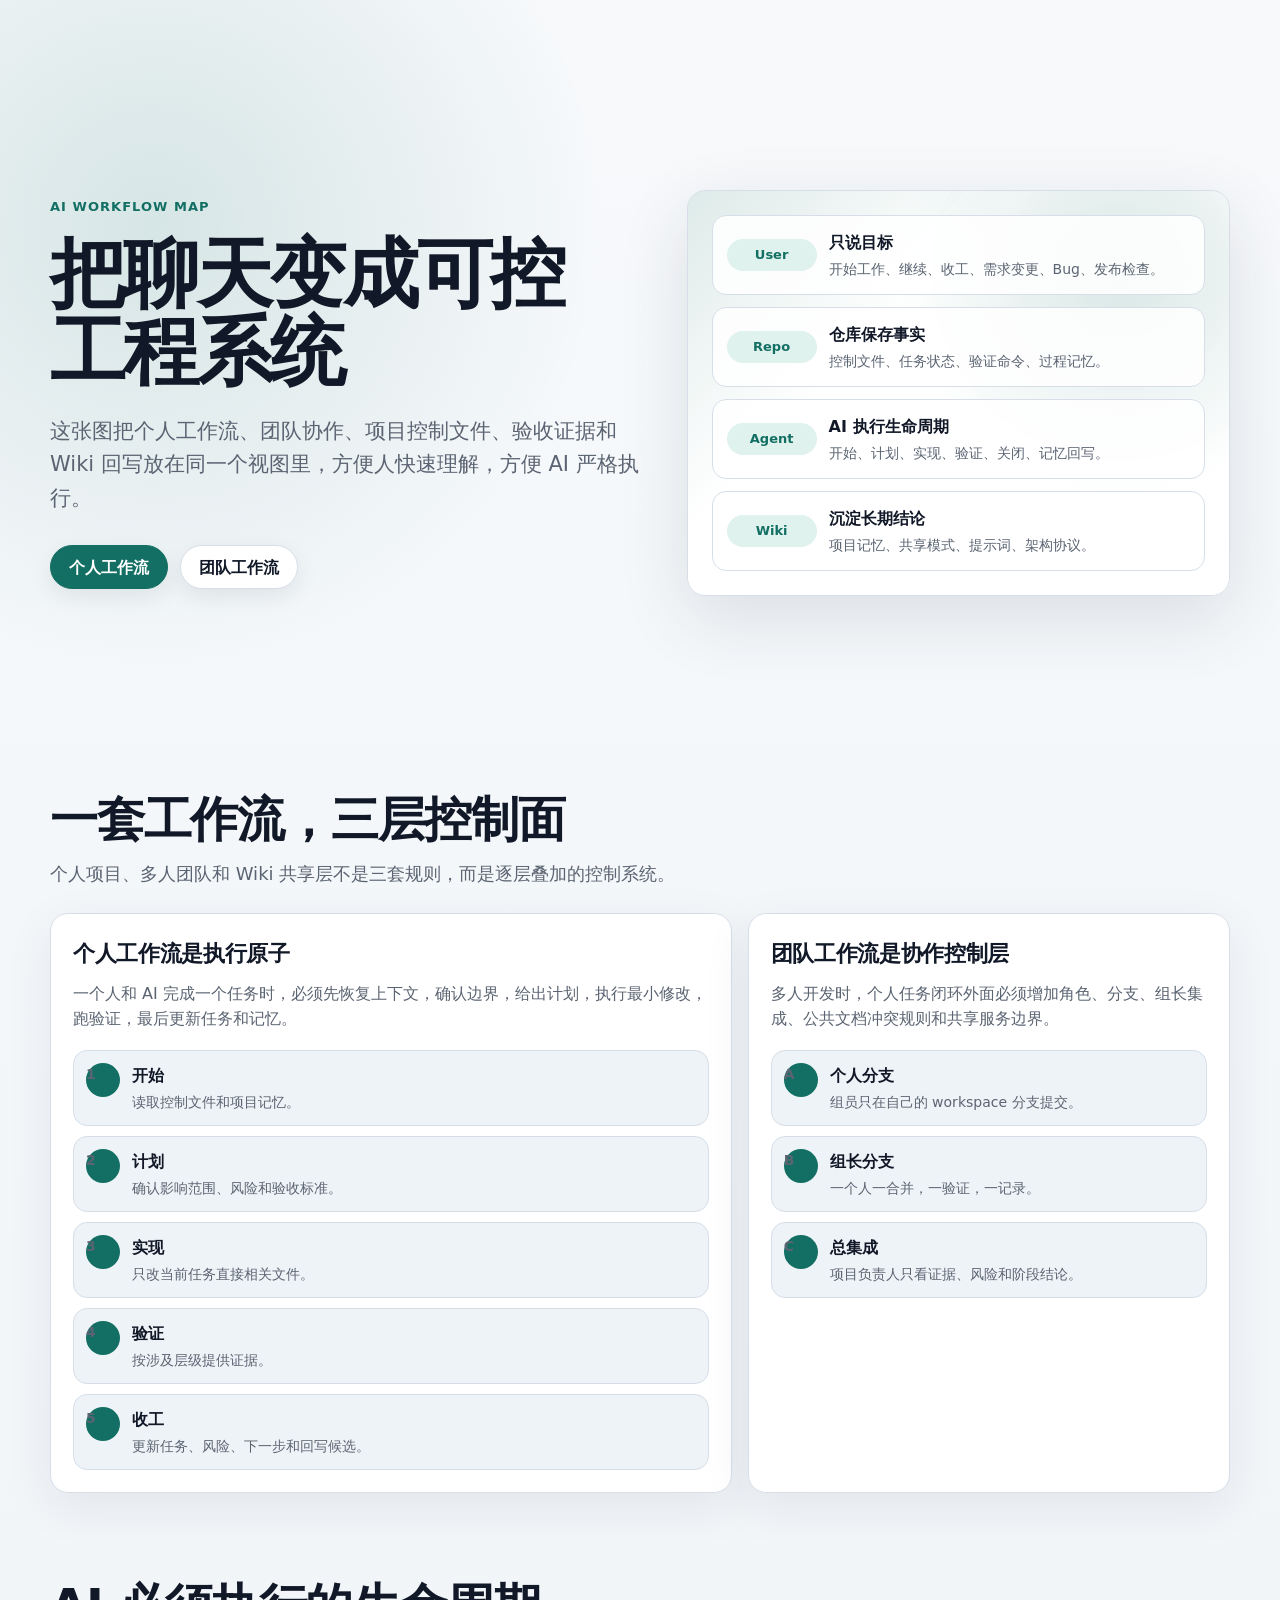
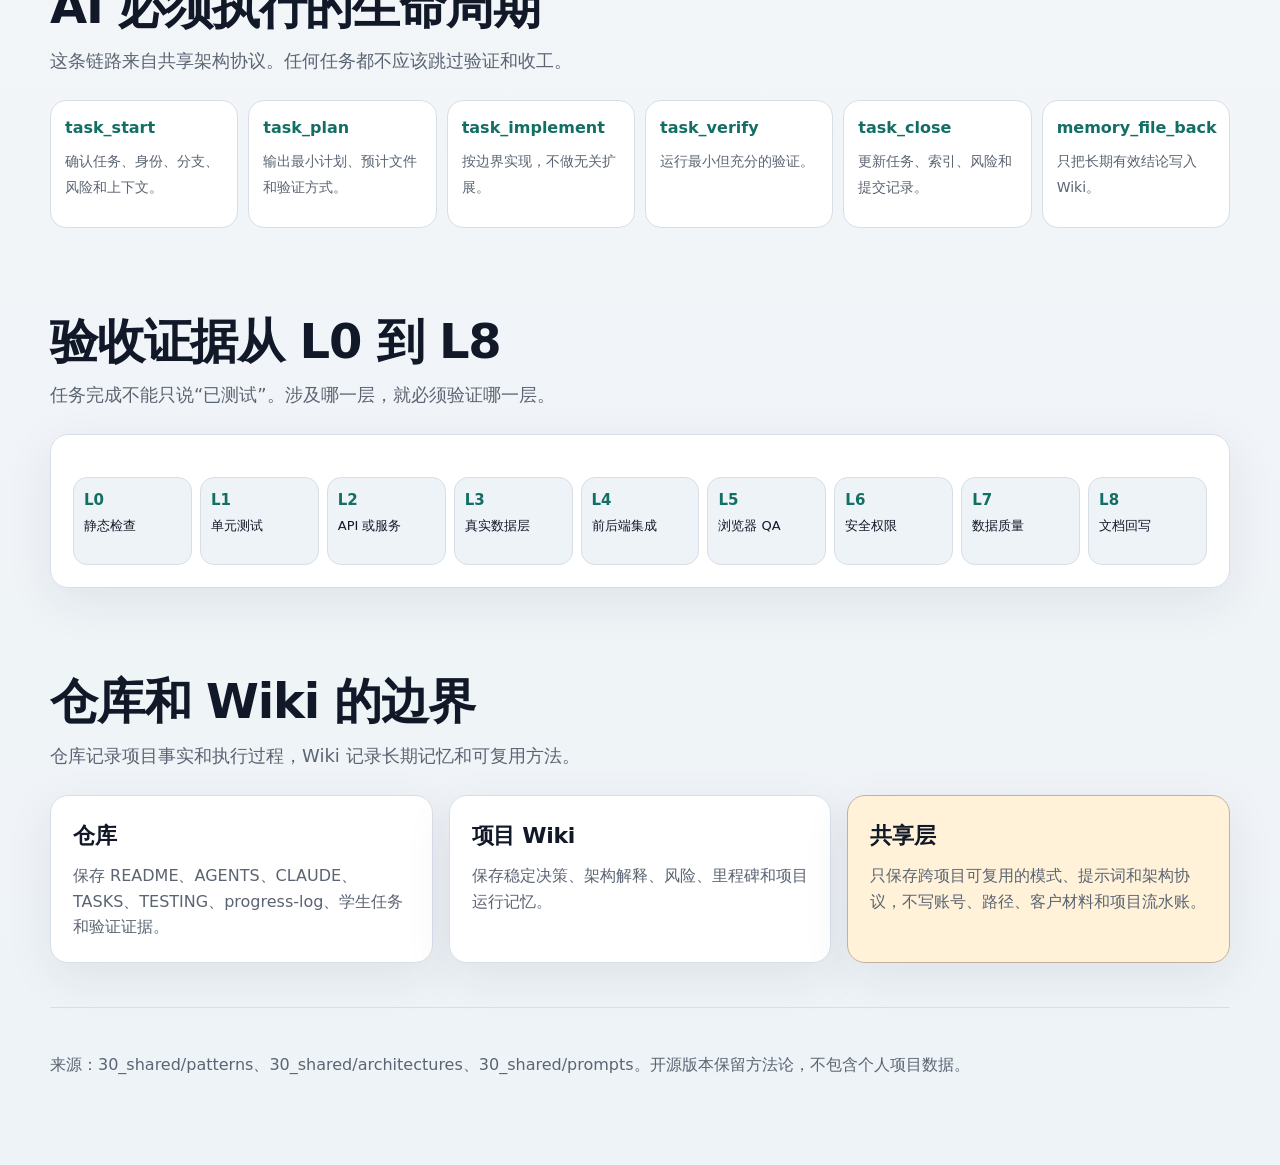
==== 30_shared/tools/AI协作工作流可视化.html @ f66e3370 "docs: publish shared ai workflows" ====
<!doctype html>
<html lang="zh-CN">
<head>
  <meta charset="utf-8">
  <meta name="viewport" content="width=device-width, initial-scale=1">
  <title>AI 协作工作流可视化</title>
  <style>
    :root {
      color-scheme: light dark;
      --bg: #f7f9fb;
      --surface: #ffffff;
      --surface-strong: #eef3f7;
      --ink: #111827;
      --muted: #5b6472;
      --line: #d7dee8;
      --accent: #136f63;
      --accent-soft: #dff2ed;
      --warn: #9a5b13;
      --warn-soft: #fff2d9;
      --radius: 18px;
      --shadow: 0 22px 70px rgba(33, 44, 63, .12);
      font-family: "Segoe UI", "Microsoft YaHei", system-ui, sans-serif;
    }

    @media (prefers-color-scheme: dark) {
      :root {
        --bg: #0d1117;
        --surface: #151b23;
        --surface-strong: #1d2633;
        --ink: #edf2f7;
        --muted: #a9b4c2;
        --line: #2c3848;
        --accent: #38bda4;
        --accent-soft: #11342f;
        --warn: #f0b35e;
        --warn-soft: #382614;
        --shadow: 0 28px 90px rgba(0, 0, 0, .34);
      }
    }

    * {
      box-sizing: border-box;
    }

    body {
      margin: 0;
      background:
        radial-gradient(circle at 12% 8%, rgba(19, 111, 99, .14), transparent 28rem),
        linear-gradient(180deg, var(--bg), var(--surface-strong));
      color: var(--ink);
      line-height: 1.6;
    }

    a {
      color: inherit;
      text-decoration: none;
    }

    .shell {
      width: min(1180px, calc(100% - 32px));
      margin: 0 auto;
      padding: 48px 0 72px;
    }

    .hero {
      min-height: 78dvh;
      display: grid;
      grid-template-columns: minmax(0, 1.05fr) minmax(320px, .95fr);
      gap: 36px;
      align-items: center;
      padding: 32px 0 44px;
    }

    .eyebrow {
      margin: 0 0 18px;
      color: var(--accent);
      font-size: 13px;
      font-weight: 700;
      letter-spacing: .08em;
    }

    h1 {
      margin: 0;
      font-size: clamp(42px, 6vw, 76px);
      line-height: 1.02;
      letter-spacing: -.035em;
      max-width: 10ch;
    }

    .lead {
      max-width: 62ch;
      margin: 24px 0 0;
      color: var(--muted);
      font-size: clamp(17px, 1.7vw, 21px);
    }

    .hero-actions {
      display: flex;
      flex-wrap: wrap;
      gap: 12px;
      margin-top: 30px;
    }

    .button {
      display: inline-flex;
      align-items: center;
      min-height: 44px;
      padding: 0 18px;
      border: 1px solid var(--line);
      border-radius: 999px;
      background: var(--surface);
      color: var(--ink);
      font-weight: 700;
      box-shadow: 0 8px 22px rgba(25, 35, 50, .08);
      transition: transform .18s ease, border-color .18s ease;
    }

    .button.primary {
      background: var(--accent);
      border-color: var(--accent);
      color: #ffffff;
    }

    .button:active {
      transform: translateY(1px) scale(.99);
    }

    .map-card {
      position: relative;
      background: color-mix(in srgb, var(--surface) 92%, transparent);
      border: 1px solid var(--line);
      border-radius: var(--radius);
      padding: 24px;
      box-shadow: var(--shadow);
      overflow: hidden;
    }

    .map-card::before {
      content: "";
      position: absolute;
      inset: 0;
      background:
        linear-gradient(135deg, rgba(19, 111, 99, .14), transparent 36%),
        radial-gradient(circle at 80% 20%, rgba(19, 111, 99, .16), transparent 14rem);
      pointer-events: none;
    }

    .map-card > * {
      position: relative;
    }

    .stack {
      display: grid;
      gap: 12px;
    }

    .stack-row {
      display: grid;
      grid-template-columns: 90px 1fr;
      gap: 12px;
      align-items: center;
      padding: 14px;
      border: 1px solid var(--line);
      border-radius: 14px;
      background: color-mix(in srgb, var(--surface) 88%, transparent);
    }

    .tag {
      display: inline-flex;
      align-items: center;
      justify-content: center;
      min-height: 32px;
      border-radius: 999px;
      background: var(--accent-soft);
      color: var(--accent);
      font-weight: 800;
      font-size: 13px;
    }

    .row-title {
      margin: 0;
      font-weight: 800;
    }

    .row-copy {
      margin: 2px 0 0;
      color: var(--muted);
      font-size: 14px;
    }

    section {
      padding: 44px 0;
    }

    .section-head {
      max-width: 760px;
      margin-bottom: 24px;
    }

    h2 {
      margin: 0;
      font-size: clamp(30px, 4vw, 48px);
      line-height: 1.08;
      letter-spacing: -.025em;
    }

    .section-head p {
      margin: 14px 0 0;
      color: var(--muted);
      font-size: 18px;
    }

    .grid {
      display: grid;
      grid-template-columns: repeat(12, 1fr);
      gap: 16px;
    }

    .panel {
      background: var(--surface);
      border: 1px solid var(--line);
      border-radius: var(--radius);
      padding: 22px;
      box-shadow: 0 14px 48px rgba(33, 44, 63, .08);
    }

    .panel.large {
      grid-column: span 7;
    }

    .panel.side {
      grid-column: span 5;
    }

    .panel.third {
      grid-column: span 4;
    }

    .panel.full {
      grid-column: 1 / -1;
    }

    .panel h3 {
      margin: 0 0 10px;
      font-size: 22px;
      letter-spacing: -.015em;
    }

    .panel p,
    .panel li {
      color: var(--muted);
    }

    .panel p {
      margin: 0;
    }

    .lane {
      display: grid;
      gap: 10px;
      margin-top: 18px;
    }

    .step {
      display: grid;
      grid-template-columns: 34px 1fr;
      gap: 12px;
      align-items: start;
      padding: 12px;
      border-radius: 14px;
      background: var(--surface-strong);
      border: 1px solid var(--line);
    }

    .num {
      width: 34px;
      height: 34px;
      display: grid;
      place-items: center;
      border-radius: 50%;
      background: var(--accent);
      color: #ffffff;
      font-size: 13px;
      font-weight: 800;
    }

    .step strong {
      display: block;
      margin-bottom: 2px;
    }

    .step span {
      display: block;
      color: var(--muted);
      font-size: 14px;
    }

    .rail {
      display: grid;
      grid-template-columns: repeat(6, minmax(0, 1fr));
      gap: 10px;
    }

    .rail-item {
      min-height: 128px;
      padding: 14px;
      border-radius: 16px;
      background: var(--surface);
      border: 1px solid var(--line);
    }

    .rail-item strong {
      display: block;
      color: var(--accent);
      margin-bottom: 8px;
    }

    .rail-item span {
      color: var(--muted);
      font-size: 14px;
    }

    .evidence {
      display: grid;
      grid-template-columns: repeat(9, minmax(0, 1fr));
      gap: 8px;
      margin-top: 20px;
    }

    .evidence div {
      min-height: 88px;
      padding: 10px;
      border-radius: 14px;
      border: 1px solid var(--line);
      background: var(--surface-strong);
      font-size: 13px;
    }

    .evidence strong {
      display: block;
      color: var(--accent);
      font-size: 15px;
      margin-bottom: 4px;
    }

    .warning {
      background: var(--warn-soft);
      border-color: color-mix(in srgb, var(--warn) 35%, var(--line));
    }

    .warning strong {
      color: var(--warn);
    }

    footer {
      padding-top: 28px;
      color: var(--muted);
      border-top: 1px solid var(--line);
    }

    @media (max-width: 900px) {
      .hero,
      .grid,
      .rail,
      .evidence {
        grid-template-columns: 1fr;
      }

      .panel.large,
      .panel.side,
      .panel.third,
      .panel.full {
        grid-column: auto;
      }

      h1 {
        max-width: 12ch;
      }
    }

    @media (prefers-reduced-motion: no-preference) {
      .panel,
      .map-card,
      .button {
        animation: rise .5s ease both;
      }

      @keyframes rise {
        from {
          opacity: 0;
          transform: translateY(14px);
        }
        to {
          opacity: 1;
          transform: translateY(0);
        }
      }
    }
  </style>
</head>
<body>
  <main class="shell">
    <section class="hero">
      <div>
        <p class="eyebrow">AI WORKFLOW MAP</p>
        <h1>把聊天变成可控工程系统</h1>
        <p class="lead">这张图把个人工作流、团队协作、项目控制文件、验收证据和 Wiki 回写放在同一个视图里，方便人快速理解，方便 AI 严格执行。</p>
        <div class="hero-actions">
          <a class="button primary" href="../patterns/独立开发者AI项目实操工作流.md">个人工作流</a>
          <a class="button" href="../patterns/AI团队协作项目工作流.md">团队工作流</a>
        </div>
      </div>
      <div class="map-card" aria-label="AI 协作控制面示意">
        <div class="stack">
          <div class="stack-row">
            <span class="tag">User</span>
            <div>
              <p class="row-title">只说目标</p>
              <p class="row-copy">开始工作、继续、收工、需求变更、Bug、发布检查。</p>
            </div>
          </div>
          <div class="stack-row">
            <span class="tag">Repo</span>
            <div>
              <p class="row-title">仓库保存事实</p>
              <p class="row-copy">控制文件、任务状态、验证命令、过程记忆。</p>
            </div>
          </div>
          <div class="stack-row">
            <span class="tag">Agent</span>
            <div>
              <p class="row-title">AI 执行生命周期</p>
              <p class="row-copy">开始、计划、实现、验证、关闭、记忆回写。</p>
            </div>
          </div>
          <div class="stack-row">
            <span class="tag">Wiki</span>
            <div>
              <p class="row-title">沉淀长期结论</p>
              <p class="row-copy">项目记忆、共享模式、提示词、架构协议。</p>
            </div>
          </div>
        </div>
      </div>
    </section>

    <section>
      <div class="section-head">
        <h2>一套工作流，三层控制面</h2>
        <p>个人项目、多人团队和 Wiki 共享层不是三套规则，而是逐层叠加的控制系统。</p>
      </div>
      <div class="grid">
        <article class="panel large">
          <h3>个人工作流是执行原子</h3>
          <p>一个人和 AI 完成一个任务时，必须先恢复上下文，确认边界，给出计划，执行最小修改，跑验证，最后更新任务和记忆。</p>
          <div class="lane">
            <div class="step"><span class="num">1</span><div><strong>开始</strong><span>读取控制文件和项目记忆。</span></div></div>
            <div class="step"><span class="num">2</span><div><strong>计划</strong><span>确认影响范围、风险和验收标准。</span></div></div>
            <div class="step"><span class="num">3</span><div><strong>实现</strong><span>只改当前任务直接相关文件。</span></div></div>
            <div class="step"><span class="num">4</span><div><strong>验证</strong><span>按涉及层级提供证据。</span></div></div>
            <div class="step"><span class="num">5</span><div><strong>收工</strong><span>更新任务、风险、下一步和回写候选。</span></div></div>
          </div>
        </article>
        <article class="panel side">
          <h3>团队工作流是协作控制层</h3>
          <p>多人开发时，个人任务闭环外面必须增加角色、分支、组长集成、公共文档冲突规则和共享服务边界。</p>
          <div class="lane">
            <div class="step"><span class="num">A</span><div><strong>个人分支</strong><span>组员只在自己的 workspace 分支提交。</span></div></div>
            <div class="step"><span class="num">B</span><div><strong>组长分支</strong><span>一个人一合并，一验证，一记录。</span></div></div>
            <div class="step"><span class="num">C</span><div><strong>总集成</strong><span>项目负责人只看证据、风险和阶段结论。</span></div></div>
          </div>
        </article>
      </div>
    </section>

    <section>
      <div class="section-head">
        <h2>AI 必须执行的生命周期</h2>
        <p>这条链路来自共享架构协议。任何任务都不应该跳过验证和收工。</p>
      </div>
      <div class="rail">
        <div class="rail-item"><strong>task_start</strong><span>确认任务、身份、分支、风险和上下文。</span></div>
        <div class="rail-item"><strong>task_plan</strong><span>输出最小计划、预计文件和验证方式。</span></div>
        <div class="rail-item"><strong>task_implement</strong><span>按边界实现，不做无关扩展。</span></div>
        <div class="rail-item"><strong>task_verify</strong><span>运行最小但充分的验证。</span></div>
        <div class="rail-item"><strong>task_close</strong><span>更新任务、索引、风险和提交记录。</span></div>
        <div class="rail-item"><strong>memory_file_back</strong><span>只把长期有效结论写入 Wiki。</span></div>
      </div>
    </section>

    <section>
      <div class="section-head">
        <h2>验收证据从 L0 到 L8</h2>
        <p>任务完成不能只说“已测试”。涉及哪一层，就必须验证哪一层。</p>
      </div>
      <div class="panel full">
        <div class="evidence">
          <div><strong>L0</strong>静态检查</div>
          <div><strong>L1</strong>单元测试</div>
          <div><strong>L2</strong>API 或服务</div>
          <div><strong>L3</strong>真实数据层</div>
          <div><strong>L4</strong>前后端集成</div>
          <div><strong>L5</strong>浏览器 QA</div>
          <div><strong>L6</strong>安全权限</div>
          <div><strong>L7</strong>数据质量</div>
          <div><strong>L8</strong>文档回写</div>
        </div>
      </div>
    </section>

    <section>
      <div class="section-head">
        <h2>仓库和 Wiki 的边界</h2>
        <p>仓库记录项目事实和执行过程，Wiki 记录长期记忆和可复用方法。</p>
      </div>
      <div class="grid">
        <article class="panel third">
          <h3>仓库</h3>
          <p>保存 README、AGENTS、CLAUDE、TASKS、TESTING、progress-log、学生任务和验证证据。</p>
        </article>
        <article class="panel third">
          <h3>项目 Wiki</h3>
          <p>保存稳定决策、架构解释、风险、里程碑和项目运行记忆。</p>
        </article>
        <article class="panel third warning">
          <h3>共享层</h3>
          <p>只保存跨项目可复用的模式、提示词和架构协议，不写账号、路径、客户材料和项目流水账。</p>
        </article>
      </div>
    </section>

    <footer>
      <p>来源：30_shared/patterns、30_shared/architectures、30_shared/prompts。开源版本保留方法论，不包含个人项目数据。</p>
    </footer>
  </main>
</body>
</html>
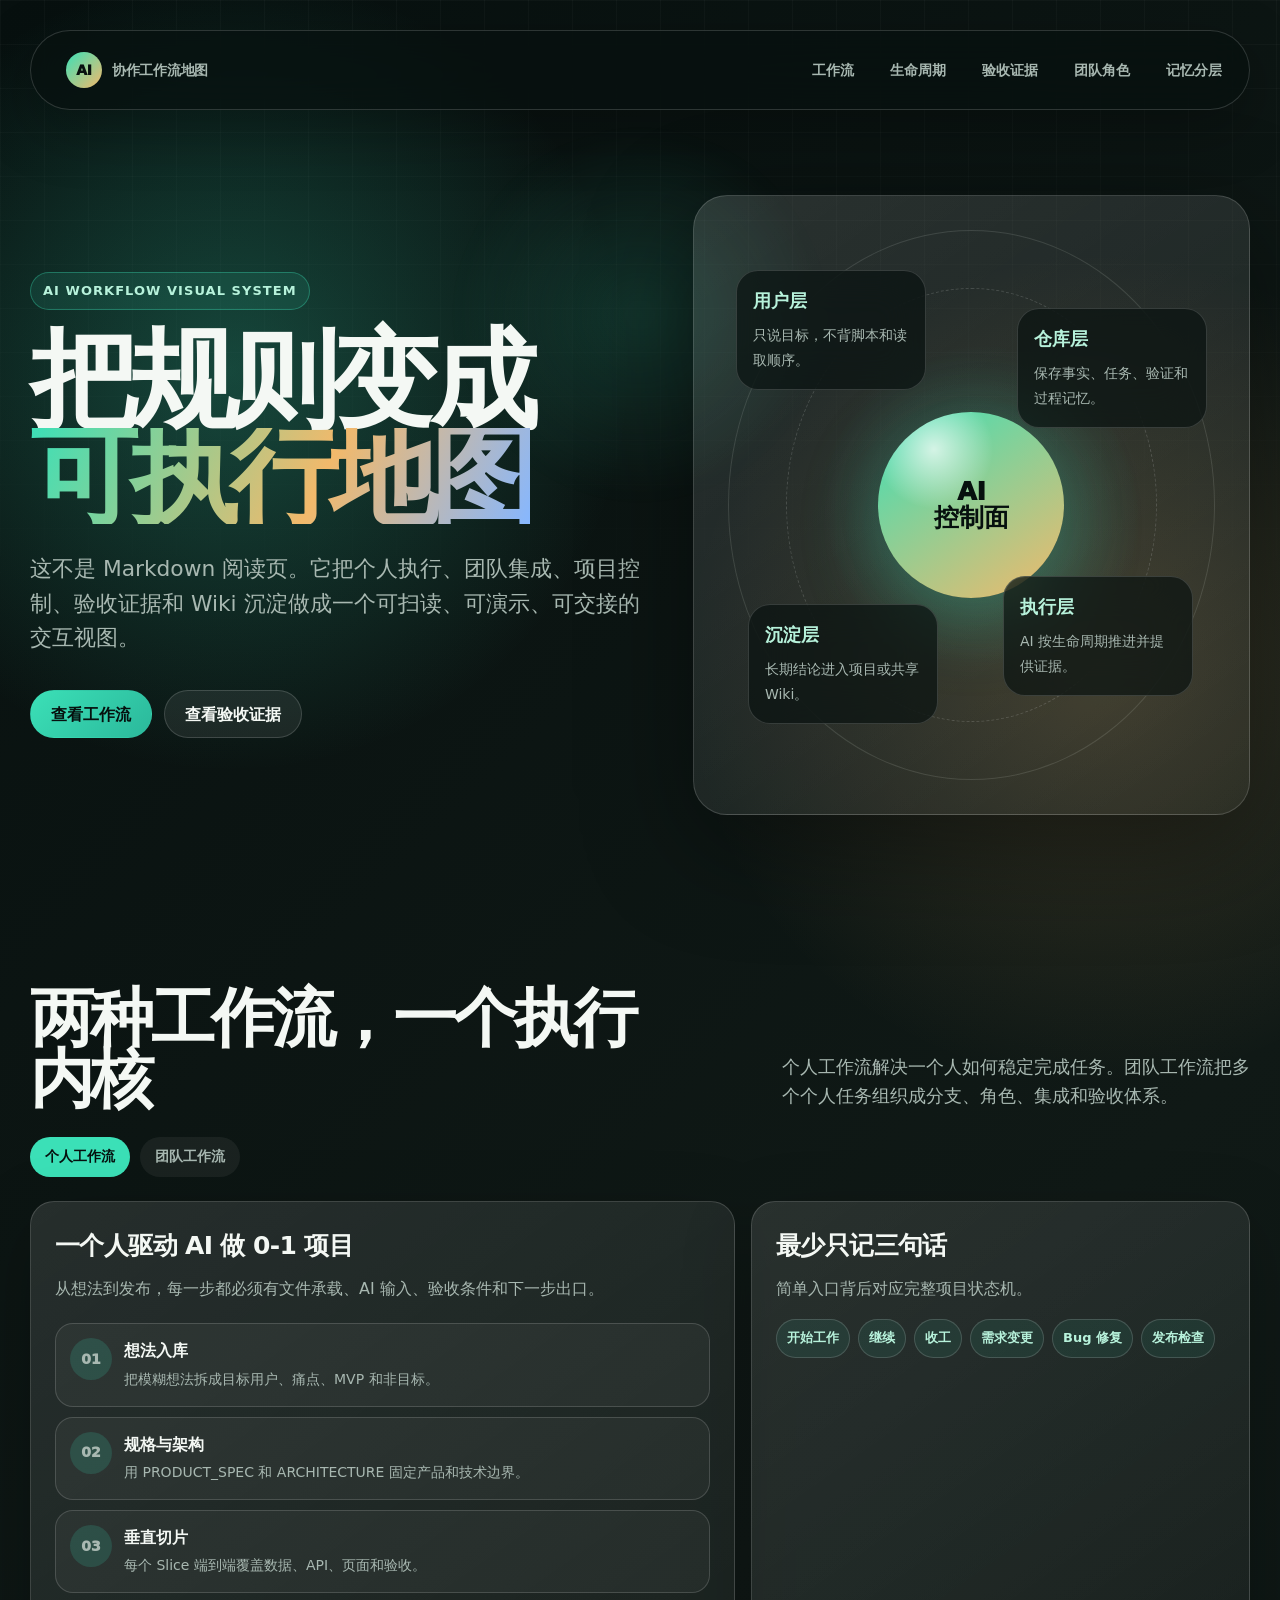
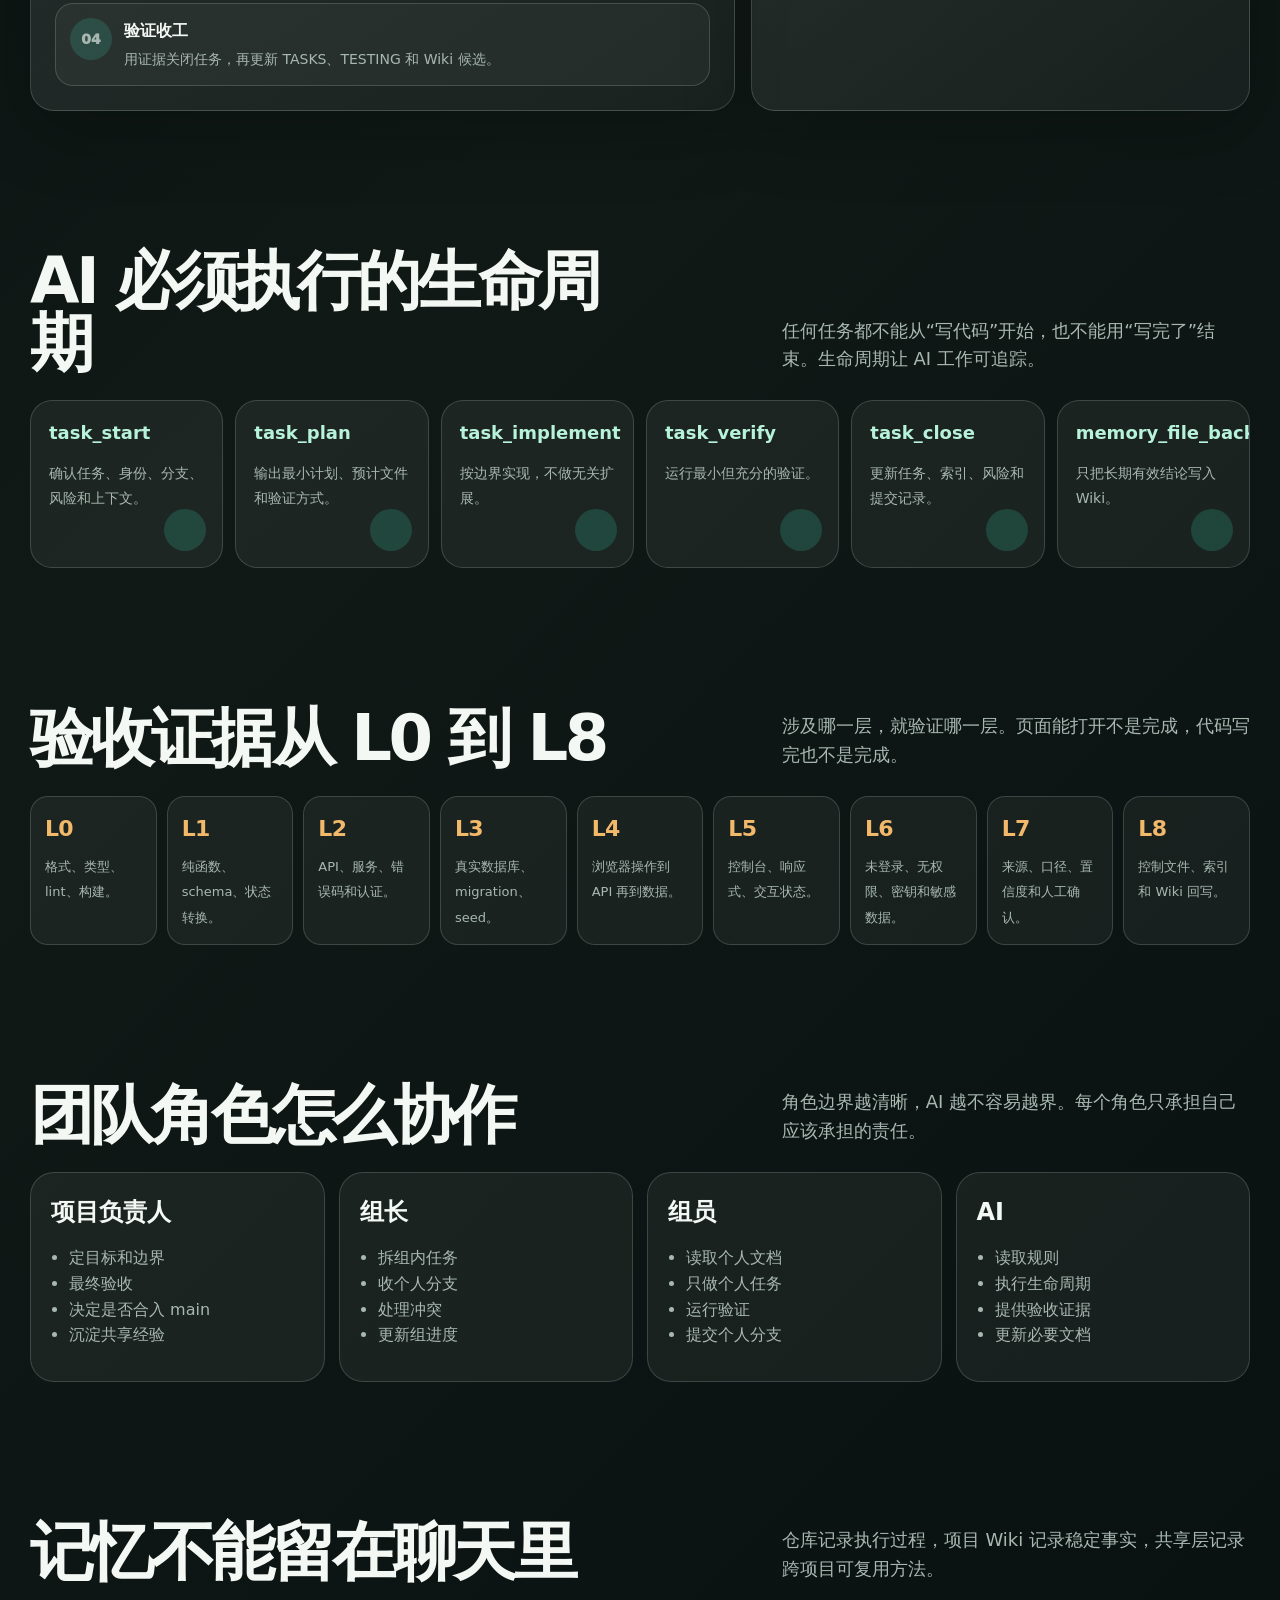
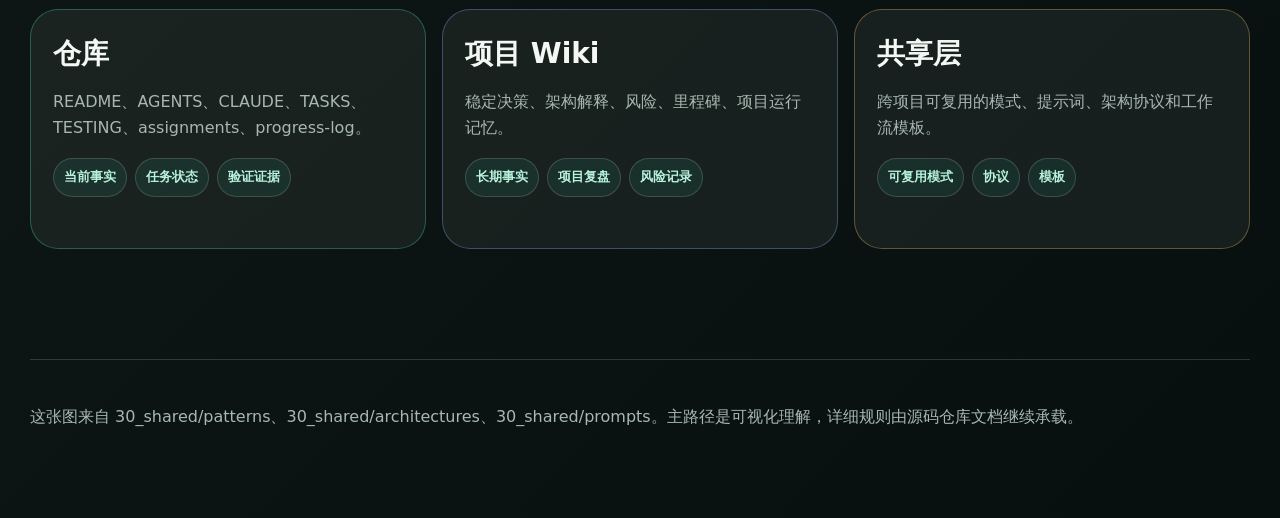
==== commit e3bcfdda: "docs: refine ai workflow visualization" ====
--- a/30_shared/tools/AI协作工作流可视化.html
+++ b/30_shared/tools/AI协作工作流可视化.html
@@ -4,51 +4,74 @@
   <meta charset="utf-8">
   <meta name="viewport" content="width=device-width, initial-scale=1">
   <title>AI 协作工作流可视化</title>
+  <link rel="icon" href="data:,">
   <style>
     :root {
-      color-scheme: light dark;
-      --bg: #f7f9fb;
-      --surface: #ffffff;
-      --surface-strong: #eef3f7;
-      --ink: #111827;
-      --muted: #5b6472;
-      --line: #d7dee8;
-      --accent: #136f63;
-      --accent-soft: #dff2ed;
-      --warn: #9a5b13;
-      --warn-soft: #fff2d9;
-      --radius: 18px;
-      --shadow: 0 22px 70px rgba(33, 44, 63, .12);
+      color-scheme: dark;
+      --bg: #08110f;
+      --bg-2: #0f1916;
+      --panel: rgba(244, 248, 244, .08);
+      --panel-strong: rgba(244, 248, 244, .13);
+      --text: #f4f8f4;
+      --muted: #a8b8b1;
+      --line: rgba(244, 248, 244, .16);
+      --line-strong: rgba(244, 248, 244, .28);
+      --green: #3be0b7;
+      --mint: #b7f2db;
+      --amber: #f2b96b;
+      --rose: #ef767a;
+      --blue: #86b7ff;
+      --shadow: 0 30px 110px rgba(0, 0, 0, .42);
+      --radius: 24px;
       font-family: "Segoe UI", "Microsoft YaHei", system-ui, sans-serif;
-    }
-
-    @media (prefers-color-scheme: dark) {
-      :root {
-        --bg: #0d1117;
-        --surface: #151b23;
-        --surface-strong: #1d2633;
-        --ink: #edf2f7;
-        --muted: #a9b4c2;
-        --line: #2c3848;
-        --accent: #38bda4;
-        --accent-soft: #11342f;
-        --warn: #f0b35e;
-        --warn-soft: #382614;
-        --shadow: 0 28px 90px rgba(0, 0, 0, .34);
-      }
     }
 
     * {
       box-sizing: border-box;
     }
 
+    html {
+      scroll-behavior: smooth;
+    }
+
     body {
       margin: 0;
+      min-height: 100dvh;
       background:
-        radial-gradient(circle at 12% 8%, rgba(19, 111, 99, .14), transparent 28rem),
-        linear-gradient(180deg, var(--bg), var(--surface-strong));
-      color: var(--ink);
+        radial-gradient(circle at 18% 10%, rgba(59, 224, 183, .26), transparent 25rem),
+        radial-gradient(circle at 86% 18%, rgba(242, 185, 107, .18), transparent 26rem),
+        linear-gradient(135deg, #07100f, #101916 46%, #07100f);
+      color: var(--text);
+      overflow-x: hidden;
       line-height: 1.6;
+    }
+
+    body::before {
+      content: "";
+      position: fixed;
+      inset: 0;
+      pointer-events: none;
+      background:
+        linear-gradient(rgba(255,255,255,.035) 1px, transparent 1px),
+        linear-gradient(90deg, rgba(255,255,255,.035) 1px, transparent 1px);
+      background-size: 44px 44px;
+      mask-image: linear-gradient(to bottom, rgba(0,0,0,.8), transparent 78%);
+      z-index: 0;
+    }
+
+    body::after {
+      content: "";
+      position: fixed;
+      width: 420px;
+      height: 420px;
+      left: var(--mouse-x, 50%);
+      top: var(--mouse-y, 35%);
+      transform: translate(-50%, -50%);
+      border-radius: 999px;
+      background: radial-gradient(circle, rgba(59, 224, 183, .16), transparent 62%);
+      pointer-events: none;
+      filter: blur(10px);
+      z-index: 1;
     }
 
     a {
@@ -57,157 +80,318 @@
     }
 
     .shell {
-      width: min(1180px, calc(100% - 32px));
+      position: relative;
+      z-index: 2;
+      width: min(1220px, calc(100% - 36px));
       margin: 0 auto;
-      padding: 48px 0 72px;
+      padding: 30px 0 72px;
+    }
+
+    .nav {
+      position: sticky;
+      top: 18px;
+      z-index: 20;
+      display: flex;
+      justify-content: space-between;
+      align-items: center;
+      min-height: 64px;
+      padding: 10px 12px 10px 20px;
+      border: 1px solid var(--line);
+      border-radius: 999px;
+      background: rgba(8, 17, 15, .74);
+      backdrop-filter: blur(22px);
+      box-shadow: 0 18px 60px rgba(0, 0, 0, .28);
+    }
+
+    .brand {
+      display: flex;
+      align-items: center;
+      gap: 10px;
+      font-weight: 900;
+      letter-spacing: -.02em;
+    }
+
+    .brand-mark {
+      width: 36px;
+      height: 36px;
+      display: grid;
+      place-items: center;
+      border-radius: 50%;
+      background: linear-gradient(135deg, var(--green), var(--amber));
+      color: #08110f;
+      font-weight: 1000;
+    }
+
+    .nav-links {
+      display: flex;
+      gap: 6px;
+      align-items: center;
+    }
+
+    .nav a,
+    .mode-button {
+      border: 1px solid transparent;
+      border-radius: 999px;
+      padding: 10px 14px;
+      color: var(--muted);
+      font-weight: 800;
+      font-size: 14px;
+      transition: transform .2s ease, color .2s ease, background .2s ease, border-color .2s ease;
+    }
+
+    .nav a:hover,
+    .mode-button:hover {
+      transform: translateY(-1px);
+      color: var(--text);
+      background: rgba(244, 248, 244, .08);
+      border-color: var(--line);
     }
 
     .hero {
-      min-height: 78dvh;
-      display: grid;
-      grid-template-columns: minmax(0, 1.05fr) minmax(320px, .95fr);
-      gap: 36px;
+      min-height: calc(100dvh - 92px);
+      display: grid;
+      grid-template-columns: minmax(0, 1fr) minmax(390px, .9fr);
       align-items: center;
-      padding: 32px 0 44px;
-    }
-
-    .eyebrow {
-      margin: 0 0 18px;
-      color: var(--accent);
+      gap: 44px;
+      padding: 56px 0 74px;
+    }
+
+    .kicker {
+      width: fit-content;
+      margin: 0 0 22px;
+      padding: 8px 12px;
+      border: 1px solid rgba(59, 224, 183, .34);
+      border-radius: 999px;
+      color: var(--mint);
+      background: rgba(59, 224, 183, .1);
       font-size: 13px;
-      font-weight: 700;
+      font-weight: 900;
       letter-spacing: .08em;
     }
 
     h1 {
       margin: 0;
-      font-size: clamp(42px, 6vw, 76px);
-      line-height: 1.02;
-      letter-spacing: -.035em;
       max-width: 10ch;
+      font-size: clamp(58px, 8.4vw, 124px);
+      line-height: .89;
+      letter-spacing: -.075em;
+    }
+
+    .gradient-word {
+      display: inline-block;
+      color: transparent;
+      background: linear-gradient(115deg, var(--green), var(--amber) 58%, var(--blue));
+      -webkit-background-clip: text;
+      background-clip: text;
     }
 
     .lead {
-      max-width: 62ch;
-      margin: 24px 0 0;
-      color: var(--muted);
-      font-size: clamp(17px, 1.7vw, 21px);
+      max-width: 58ch;
+      margin: 28px 0 0;
+      color: var(--muted);
+      font-size: clamp(18px, 1.7vw, 22px);
     }
 
     .hero-actions {
       display: flex;
       flex-wrap: wrap;
       gap: 12px;
-      margin-top: 30px;
+      margin-top: 34px;
     }
 
     .button {
+      position: relative;
       display: inline-flex;
       align-items: center;
-      min-height: 44px;
-      padding: 0 18px;
+      justify-content: center;
+      min-height: 48px;
+      padding: 0 20px;
       border: 1px solid var(--line);
       border-radius: 999px;
-      background: var(--surface);
-      color: var(--ink);
-      font-weight: 700;
-      box-shadow: 0 8px 22px rgba(25, 35, 50, .08);
-      transition: transform .18s ease, border-color .18s ease;
-    }
-
-    .button.primary {
-      background: var(--accent);
-      border-color: var(--accent);
-      color: #ffffff;
-    }
-
-    .button:active {
-      transform: translateY(1px) scale(.99);
-    }
-
-    .map-card {
-      position: relative;
-      background: color-mix(in srgb, var(--surface) 92%, transparent);
-      border: 1px solid var(--line);
-      border-radius: var(--radius);
-      padding: 24px;
-      box-shadow: var(--shadow);
       overflow: hidden;
-    }
-
-    .map-card::before {
+      color: var(--text);
+      background: rgba(244, 248, 244, .07);
+      font-weight: 900;
+      isolation: isolate;
+      transition: transform .2s ease, border-color .2s ease, box-shadow .2s ease;
+    }
+
+    .button::before {
       content: "";
       position: absolute;
       inset: 0;
+      background: linear-gradient(120deg, rgba(59, 224, 183, .24), rgba(242, 185, 107, .18));
+      transform: translateX(-110%) skewX(-18deg);
+      transition: transform .42s ease;
+      z-index: -1;
+    }
+
+    .button:hover {
+      transform: translateY(-2px);
+      border-color: rgba(59, 224, 183, .56);
+      box-shadow: 0 16px 44px rgba(59, 224, 183, .14);
+    }
+
+    .button:hover::before {
+      transform: translateX(0) skewX(0);
+    }
+
+    .button.primary {
+      background: linear-gradient(135deg, var(--green), #2bb89b);
+      color: #06100e;
+      border-color: transparent;
+    }
+
+    .button:active,
+    .mode-button:active {
+      transform: translateY(1px) scale(.99);
+    }
+
+    .orbit-card {
+      position: relative;
+      min-height: 620px;
+      border: 1px solid var(--line);
+      border-radius: 34px;
       background:
-        linear-gradient(135deg, rgba(19, 111, 99, .14), transparent 36%),
-        radial-gradient(circle at 80% 20%, rgba(19, 111, 99, .16), transparent 14rem);
-      pointer-events: none;
-    }
-
-    .map-card > * {
-      position: relative;
-    }
-
-    .stack {
-      display: grid;
-      gap: 12px;
-    }
-
-    .stack-row {
-      display: grid;
-      grid-template-columns: 90px 1fr;
-      gap: 12px;
-      align-items: center;
-      padding: 14px;
-      border: 1px solid var(--line);
-      border-radius: 14px;
-      background: color-mix(in srgb, var(--surface) 88%, transparent);
-    }
-
-    .tag {
-      display: inline-flex;
-      align-items: center;
-      justify-content: center;
-      min-height: 32px;
-      border-radius: 999px;
-      background: var(--accent-soft);
-      color: var(--accent);
-      font-weight: 800;
-      font-size: 13px;
-    }
-
-    .row-title {
-      margin: 0;
-      font-weight: 800;
-    }
-
-    .row-copy {
-      margin: 2px 0 0;
+        radial-gradient(circle at 52% 50%, rgba(59, 224, 183, .2), transparent 10rem),
+        linear-gradient(145deg, rgba(255, 255, 255, .13), rgba(255, 255, 255, .04));
+      box-shadow: var(--shadow);
+      overflow: hidden;
+      transform-style: preserve-3d;
+    }
+
+    .orbit-card::before {
+      content: "";
+      position: absolute;
+      inset: 34px;
+      border: 1px solid rgba(244, 248, 244, .12);
+      border-radius: 50%;
+      animation: spin 18s linear infinite;
+    }
+
+    .orbit-card::after {
+      content: "";
+      position: absolute;
+      inset: 92px;
+      border: 1px dashed rgba(244, 248, 244, .16);
+      border-radius: 50%;
+      animation: spin 28s linear reverse infinite;
+    }
+
+    @keyframes spin {
+      to { transform: rotate(360deg); }
+    }
+
+    .core {
+      position: absolute;
+      left: 50%;
+      top: 50%;
+      width: 186px;
+      height: 186px;
+      display: grid;
+      place-items: center;
+      transform: translate(-50%, -50%);
+      border-radius: 50%;
+      background:
+        radial-gradient(circle at 30% 20%, rgba(255, 255, 255, .72), transparent 30%),
+        linear-gradient(145deg, var(--green), var(--amber));
+      color: #06100e;
+      text-align: center;
+      font-weight: 1000;
+      font-size: 25px;
+      line-height: 1.05;
+      box-shadow: 0 20px 80px rgba(59, 224, 183, .28);
+      z-index: 3;
+    }
+
+    .node {
+      position: absolute;
+      width: 190px;
+      min-height: 118px;
+      padding: 16px;
+      border: 1px solid var(--line);
+      border-radius: 22px;
+      background: rgba(8, 17, 15, .68);
+      backdrop-filter: blur(20px);
+      transition: transform .24s ease, border-color .24s ease, background .24s ease;
+      z-index: 4;
+    }
+
+    .node:hover {
+      transform: translateY(-8px) scale(1.03);
+      border-color: rgba(59, 224, 183, .6);
+      background: rgba(12, 28, 24, .88);
+    }
+
+    .node strong {
+      display: block;
+      margin-bottom: 6px;
+      color: var(--mint);
+      font-size: 18px;
+    }
+
+    .node span {
       color: var(--muted);
       font-size: 14px;
     }
 
+    .node.user { left: 42px; top: 74px; }
+    .node.repo { right: 42px; top: 112px; }
+    .node.agent { right: 56px; bottom: 118px; }
+    .node.wiki { left: 54px; bottom: 90px; }
+
     section {
-      padding: 44px 0;
+      padding: 70px 0;
     }
 
     .section-head {
-      max-width: 760px;
-      margin-bottom: 24px;
+      display: grid;
+      grid-template-columns: minmax(0, .85fr) minmax(280px, .55fr);
+      gap: 28px;
+      align-items: end;
+      margin-bottom: 26px;
     }
 
     h2 {
       margin: 0;
-      font-size: clamp(30px, 4vw, 48px);
-      line-height: 1.08;
-      letter-spacing: -.025em;
+      max-width: 14ch;
+      font-size: clamp(38px, 5vw, 72px);
+      line-height: .96;
+      letter-spacing: -.055em;
     }
 
     .section-head p {
-      margin: 14px 0 0;
+      margin: 0;
       color: var(--muted);
       font-size: 18px;
+    }
+
+    .switcher {
+      display: flex;
+      flex-wrap: wrap;
+      gap: 10px;
+      margin: 24px 0;
+    }
+
+    .mode-button {
+      cursor: pointer;
+      background: rgba(244, 248, 244, .06);
+      color: var(--muted);
+      font-family: inherit;
+    }
+
+    .mode-button.active {
+      background: var(--green);
+      color: #06100e;
+      border-color: transparent;
+    }
+
+    .workflow-stage {
+      display: none;
+    }
+
+    .workflow-stage.active {
+      display: block;
     }
 
     .grid {
@@ -217,321 +401,549 @@
     }
 
     .panel {
-      background: var(--surface);
+      position: relative;
       border: 1px solid var(--line);
       border-radius: var(--radius);
-      padding: 22px;
-      box-shadow: 0 14px 48px rgba(33, 44, 63, .08);
-    }
-
-    .panel.large {
-      grid-column: span 7;
-    }
-
-    .panel.side {
-      grid-column: span 5;
-    }
-
-    .panel.third {
-      grid-column: span 4;
-    }
-
-    .panel.full {
-      grid-column: 1 / -1;
-    }
+      background:
+        linear-gradient(145deg, rgba(255,255,255,.11), rgba(255,255,255,.045));
+      box-shadow: 0 20px 70px rgba(0, 0, 0, .22);
+      overflow: hidden;
+      transition: transform .24s ease, border-color .24s ease, background .24s ease;
+    }
+
+    .panel:hover {
+      transform: translateY(-6px);
+      border-color: rgba(59, 224, 183, .42);
+      background:
+        linear-gradient(145deg, rgba(59, 224, 183, .13), rgba(255,255,255,.055));
+    }
+
+    .panel-inner {
+      position: relative;
+      padding: 24px;
+      z-index: 2;
+    }
+
+    .large { grid-column: span 7; }
+    .side { grid-column: span 5; }
+    .third { grid-column: span 4; }
+    .full { grid-column: 1 / -1; }
 
     .panel h3 {
       margin: 0 0 10px;
-      font-size: 22px;
-      letter-spacing: -.015em;
-    }
-
-    .panel p,
-    .panel li {
-      color: var(--muted);
+      font-size: 25px;
+      letter-spacing: -.025em;
     }
 
     .panel p {
       margin: 0;
-    }
-
-    .lane {
+      color: var(--muted);
+    }
+
+    .chips {
+      display: flex;
+      flex-wrap: wrap;
+      gap: 8px;
+      margin-top: 18px;
+    }
+
+    .chip {
+      border: 1px solid var(--line);
+      border-radius: 999px;
+      padding: 8px 10px;
+      color: var(--mint);
+      background: rgba(59, 224, 183, .08);
+      font-size: 13px;
+      font-weight: 800;
+    }
+
+    .path {
       display: grid;
       gap: 10px;
-      margin-top: 18px;
-    }
-
-    .step {
-      display: grid;
-      grid-template-columns: 34px 1fr;
+      margin-top: 22px;
+    }
+
+    .path-item {
+      display: grid;
+      grid-template-columns: 42px 1fr;
       gap: 12px;
       align-items: start;
-      padding: 12px;
-      border-radius: 14px;
-      background: var(--surface-strong);
-      border: 1px solid var(--line);
+      padding: 14px;
+      border: 1px solid var(--line);
+      border-radius: 18px;
+      background: rgba(255,255,255,.045);
+      transition: transform .2s ease, background .2s ease;
+    }
+
+    .path-item:hover {
+      transform: translateX(8px);
+      background: rgba(59, 224, 183, .08);
     }
 
     .num {
-      width: 34px;
-      height: 34px;
+      width: 42px;
+      height: 42px;
       display: grid;
       place-items: center;
       border-radius: 50%;
-      background: var(--accent);
-      color: #ffffff;
-      font-size: 13px;
-      font-weight: 800;
-    }
-
-    .step strong {
+      background: rgba(59, 224, 183, .16);
+      color: var(--green);
+      font-weight: 1000;
+    }
+
+    .path-item strong {
       display: block;
       margin-bottom: 2px;
     }
 
-    .step span {
+    .path-item span {
+      color: var(--muted);
+      font-size: 14px;
+    }
+
+    .lifecycle {
+      display: grid;
+      grid-template-columns: repeat(6, minmax(0, 1fr));
+      gap: 12px;
+    }
+
+    .life {
+      position: relative;
+      min-height: 168px;
+      padding: 18px;
+      border: 1px solid var(--line);
+      border-radius: 22px;
+      background: rgba(255,255,255,.06);
+      overflow: hidden;
+    }
+
+    .life::before {
+      content: "";
+      position: absolute;
+      inset: auto 16px 16px auto;
+      width: 42px;
+      height: 42px;
+      border-radius: 50%;
+      background: var(--green);
+      opacity: .18;
+      transition: transform .25s ease, opacity .25s ease;
+    }
+
+    .life:hover::before {
+      transform: scale(3.5);
+      opacity: .1;
+    }
+
+    .life strong {
+      position: relative;
       display: block;
+      margin-bottom: 12px;
+      color: var(--mint);
+      font-size: 18px;
+    }
+
+    .life span {
+      position: relative;
       color: var(--muted);
       font-size: 14px;
     }
 
-    .rail {
-      display: grid;
-      grid-template-columns: repeat(6, minmax(0, 1fr));
+    .evidence {
+      display: grid;
+      grid-template-columns: repeat(9, minmax(0, 1fr));
       gap: 10px;
     }
 
-    .rail-item {
+    .evidence-card {
       min-height: 128px;
       padding: 14px;
-      border-radius: 16px;
-      background: var(--surface);
-      border: 1px solid var(--line);
-    }
-
-    .rail-item strong {
+      border: 1px solid var(--line);
+      border-radius: 18px;
+      background: rgba(255,255,255,.055);
+      transition: transform .22s ease, background .22s ease, border-color .22s ease;
+    }
+
+    .evidence-card:hover {
+      transform: translateY(-8px) rotate(-1deg);
+      border-color: rgba(242, 185, 107, .52);
+      background: rgba(242, 185, 107, .12);
+    }
+
+    .evidence-card strong {
       display: block;
-      color: var(--accent);
-      margin-bottom: 8px;
-    }
-
-    .rail-item span {
-      color: var(--muted);
-      font-size: 14px;
-    }
-
-    .evidence {
-      display: grid;
-      grid-template-columns: repeat(9, minmax(0, 1fr));
-      gap: 8px;
-      margin-top: 20px;
-    }
-
-    .evidence div {
-      min-height: 88px;
-      padding: 10px;
-      border-radius: 14px;
-      border: 1px solid var(--line);
-      background: var(--surface-strong);
+      margin-bottom: 7px;
+      color: var(--amber);
+      font-size: 22px;
+      letter-spacing: -.03em;
+    }
+
+    .evidence-card span {
+      color: var(--muted);
       font-size: 13px;
     }
 
-    .evidence strong {
-      display: block;
-      color: var(--accent);
-      font-size: 15px;
-      margin-bottom: 4px;
-    }
-
-    .warning {
-      background: var(--warn-soft);
-      border-color: color-mix(in srgb, var(--warn) 35%, var(--line));
-    }
-
-    .warning strong {
-      color: var(--warn);
+    .roles {
+      display: grid;
+      grid-template-columns: repeat(4, minmax(0, 1fr));
+      gap: 14px;
+    }
+
+    .role-card {
+      min-height: 210px;
+      padding: 20px;
+      border: 1px solid var(--line);
+      border-radius: 24px;
+      background: rgba(255,255,255,.06);
+      transition: transform .24s ease, border-color .24s ease;
+    }
+
+    .role-card:hover {
+      transform: translateY(-8px);
+      border-color: rgba(134, 183, 255, .52);
+    }
+
+    .role-card h3 {
+      margin: 0 0 14px;
+      font-size: 24px;
+    }
+
+    .role-card ul {
+      margin: 0;
+      padding-left: 18px;
+      color: var(--muted);
+    }
+
+    .memory-map {
+      display: grid;
+      grid-template-columns: repeat(3, minmax(0, 1fr));
+      gap: 16px;
+    }
+
+    .memory {
+      min-height: 240px;
+      padding: 22px;
+      border: 1px solid var(--line);
+      border-radius: 28px;
+      background: rgba(255,255,255,.06);
+    }
+
+    .memory.repo { border-color: rgba(59, 224, 183, .32); }
+    .memory.project { border-color: rgba(134, 183, 255, .32); }
+    .memory.shared { border-color: rgba(242, 185, 107, .34); }
+
+    .memory h3 {
+      margin: 0 0 12px;
+      font-size: 28px;
+    }
+
+    .memory p {
+      margin: 0 0 14px;
+      color: var(--muted);
+    }
+
+    .reveal {
+      opacity: 0;
+      transform: translateY(30px);
+      transition: opacity .7s ease, transform .7s ease;
+    }
+
+    .reveal.show {
+      opacity: 1;
+      transform: translateY(0);
     }
 
     footer {
-      padding-top: 28px;
-      color: var(--muted);
+      margin-top: 40px;
+      padding: 28px 0 0;
       border-top: 1px solid var(--line);
-    }
-
-    @media (max-width: 900px) {
+      color: var(--muted);
+    }
+
+    @media (max-width: 1040px) {
       .hero,
-      .grid,
-      .rail,
-      .evidence {
+      .section-head,
+      .lifecycle,
+      .evidence,
+      .roles,
+      .memory-map {
         grid-template-columns: 1fr;
       }
 
-      .panel.large,
-      .panel.side,
-      .panel.third,
-      .panel.full {
+      .large,
+      .side,
+      .third,
+      .full {
         grid-column: auto;
       }
 
+      .orbit-card {
+        min-height: 560px;
+      }
+    }
+
+    @media (max-width: 760px) {
+      .shell {
+        width: min(100% - 24px, 1220px);
+      }
+
+      .nav {
+        align-items: flex-start;
+        border-radius: 24px;
+        flex-direction: column;
+        gap: 10px;
+      }
+
+      .nav-links {
+        flex-wrap: wrap;
+      }
+
       h1 {
-        max-width: 12ch;
-      }
-    }
-
-    @media (prefers-reduced-motion: no-preference) {
-      .panel,
-      .map-card,
-      .button {
-        animation: rise .5s ease both;
-      }
-
-      @keyframes rise {
-        from {
-          opacity: 0;
-          transform: translateY(14px);
-        }
-        to {
-          opacity: 1;
-          transform: translateY(0);
-        }
+        font-size: clamp(48px, 17vw, 72px);
+      }
+
+      .orbit-card {
+        min-height: 620px;
+      }
+
+      .node {
+        width: calc(100% - 42px);
+        left: 21px !important;
+        right: auto !important;
+      }
+
+      .node.user { top: 28px; }
+      .node.repo { top: 170px; }
+      .node.agent { bottom: 170px; }
+      .node.wiki { bottom: 28px; }
+
+      .core {
+        width: 148px;
+        height: 148px;
+        font-size: 21px;
+      }
+    }
+
+    @media (prefers-reduced-motion: reduce) {
+      *,
+      *::before,
+      *::after {
+        animation: none !important;
+        transition: none !important;
+        scroll-behavior: auto !important;
       }
     }
   </style>
 </head>
 <body>
   <main class="shell">
-    <section class="hero">
-      <div>
-        <p class="eyebrow">AI WORKFLOW MAP</p>
-        <h1>把聊天变成可控工程系统</h1>
-        <p class="lead">这张图把个人工作流、团队协作、项目控制文件、验收证据和 Wiki 回写放在同一个视图里，方便人快速理解，方便 AI 严格执行。</p>
+    <nav class="nav" aria-label="页面导航">
+      <a class="brand" href="#top">
+        <span class="brand-mark">AI</span>
+        <span>协作工作流地图</span>
+      </a>
+      <div class="nav-links">
+        <a href="#workflow">工作流</a>
+        <a href="#lifecycle">生命周期</a>
+        <a href="#evidence">验收证据</a>
+        <a href="#roles">团队角色</a>
+        <a href="#memory">记忆分层</a>
+      </div>
+    </nav>
+
+    <section class="hero" id="top">
+      <div class="reveal">
+        <p class="kicker">AI WORKFLOW VISUAL SYSTEM</p>
+        <h1>把规则变成<span class="gradient-word">可执行地图</span></h1>
+        <p class="lead">这不是 Markdown 阅读页。它把个人执行、团队集成、项目控制、验收证据和 Wiki 沉淀做成一个可扫读、可演示、可交接的交互视图。</p>
         <div class="hero-actions">
-          <a class="button primary" href="../patterns/独立开发者AI项目实操工作流.md">个人工作流</a>
-          <a class="button" href="../patterns/AI团队协作项目工作流.md">团队工作流</a>
+          <a class="button primary" href="#workflow">查看工作流</a>
+          <a class="button" href="#evidence">查看验收证据</a>
         </div>
       </div>
-      <div class="map-card" aria-label="AI 协作控制面示意">
-        <div class="stack">
-          <div class="stack-row">
-            <span class="tag">User</span>
-            <div>
-              <p class="row-title">只说目标</p>
-              <p class="row-copy">开始工作、继续、收工、需求变更、Bug、发布检查。</p>
+
+      <div class="orbit-card reveal" aria-label="AI 协作四层控制面">
+        <div class="core">AI<br>控制面</div>
+        <div class="node user"><strong>用户层</strong><span>只说目标，不背脚本和读取顺序。</span></div>
+        <div class="node repo"><strong>仓库层</strong><span>保存事实、任务、验证和过程记忆。</span></div>
+        <div class="node agent"><strong>执行层</strong><span>AI 按生命周期推进并提供证据。</span></div>
+        <div class="node wiki"><strong>沉淀层</strong><span>长期结论进入项目或共享 Wiki。</span></div>
+      </div>
+    </section>
+
+    <section id="workflow" class="reveal">
+      <div class="section-head">
+        <h2>两种工作流，一个执行内核</h2>
+        <p>个人工作流解决一个人如何稳定完成任务。团队工作流把多个个人任务组织成分支、角色、集成和验收体系。</p>
+      </div>
+
+      <div class="switcher" aria-label="工作流切换">
+        <button class="mode-button active" type="button" data-mode="solo">个人工作流</button>
+        <button class="mode-button" type="button" data-mode="team">团队工作流</button>
+      </div>
+
+      <div class="workflow-stage active" data-stage="solo">
+        <div class="grid">
+          <article class="panel large">
+            <div class="panel-inner">
+              <h3>一个人驱动 AI 做 0-1 项目</h3>
+              <p>从想法到发布，每一步都必须有文件承载、AI 输入、验收条件和下一步出口。</p>
+              <div class="path">
+                <div class="path-item"><span class="num">01</span><div><strong>想法入库</strong><span>把模糊想法拆成目标用户、痛点、MVP 和非目标。</span></div></div>
+                <div class="path-item"><span class="num">02</span><div><strong>规格与架构</strong><span>用 PRODUCT_SPEC 和 ARCHITECTURE 固定产品和技术边界。</span></div></div>
+                <div class="path-item"><span class="num">03</span><div><strong>垂直切片</strong><span>每个 Slice 端到端覆盖数据、API、页面和验收。</span></div></div>
+                <div class="path-item"><span class="num">04</span><div><strong>验证收工</strong><span>用证据关闭任务，再更新 TASKS、TESTING 和 Wiki 候选。</span></div></div>
+              </div>
             </div>
-          </div>
-          <div class="stack-row">
-            <span class="tag">Repo</span>
-            <div>
-              <p class="row-title">仓库保存事实</p>
-              <p class="row-copy">控制文件、任务状态、验证命令、过程记忆。</p>
+          </article>
+          <article class="panel side">
+            <div class="panel-inner">
+              <h3>最少只记三句话</h3>
+              <p>简单入口背后对应完整项目状态机。</p>
+              <div class="chips">
+                <span class="chip">开始工作</span>
+                <span class="chip">继续</span>
+                <span class="chip">收工</span>
+                <span class="chip">需求变更</span>
+                <span class="chip">Bug 修复</span>
+                <span class="chip">发布检查</span>
+              </div>
             </div>
-          </div>
-          <div class="stack-row">
-            <span class="tag">Agent</span>
-            <div>
-              <p class="row-title">AI 执行生命周期</p>
-              <p class="row-copy">开始、计划、实现、验证、关闭、记忆回写。</p>
+          </article>
+        </div>
+      </div>
+
+      <div class="workflow-stage" data-stage="team">
+        <div class="grid">
+          <article class="panel large">
+            <div class="panel-inner">
+              <h3>多人弱编码团队的 AI 协作控制面</h3>
+              <p>每个人只关心自己的任务文档，AI 负责读取公共规则。组长逐个集成，项目负责人只看证据和风险。</p>
+              <div class="path">
+                <div class="path-item"><span class="num">01</span><div><strong>个人分支</strong><span>学生只在自己的 workspace 分支提交。</span></div></div>
+                <div class="path-item"><span class="num">02</span><div><strong>组长集成</strong><span>一个人一合并，一验证，一记录。</span></div></div>
+                <div class="path-item"><span class="num">03</span><div><strong>共享服务治理</strong><span>server、API、数据库、公共文档必须声明影响范围。</span></div></div>
+                <div class="path-item"><span class="num">04</span><div><strong>阶段验收</strong><span>用 assignments、progress-log、TASKS 恢复全局上下文。</span></div></div>
+              </div>
             </div>
-          </div>
-          <div class="stack-row">
-            <span class="tag">Wiki</span>
-            <div>
-              <p class="row-title">沉淀长期结论</p>
-              <p class="row-copy">项目记忆、共享模式、提示词、架构协议。</p>
+          </article>
+          <article class="panel side">
+            <div class="panel-inner">
+              <h3>团队协作不是替代个人工作流</h3>
+              <p>它是在个人任务闭环外面增加角色、分支、冲突、集成、验收和记忆控制层。</p>
+              <div class="chips">
+                <span class="chip">个人文档</span>
+                <span class="chip">组分支</span>
+                <span class="chip">任务看板</span>
+                <span class="chip">过程记忆</span>
+                <span class="chip">Git 保护</span>
+              </div>
             </div>
-          </div>
+          </article>
         </div>
       </div>
     </section>
 
-    <section>
-      <div class="section-head">
-        <h2>一套工作流，三层控制面</h2>
-        <p>个人项目、多人团队和 Wiki 共享层不是三套规则，而是逐层叠加的控制系统。</p>
-      </div>
-      <div class="grid">
-        <article class="panel large">
-          <h3>个人工作流是执行原子</h3>
-          <p>一个人和 AI 完成一个任务时，必须先恢复上下文，确认边界，给出计划，执行最小修改，跑验证，最后更新任务和记忆。</p>
-          <div class="lane">
-            <div class="step"><span class="num">1</span><div><strong>开始</strong><span>读取控制文件和项目记忆。</span></div></div>
-            <div class="step"><span class="num">2</span><div><strong>计划</strong><span>确认影响范围、风险和验收标准。</span></div></div>
-            <div class="step"><span class="num">3</span><div><strong>实现</strong><span>只改当前任务直接相关文件。</span></div></div>
-            <div class="step"><span class="num">4</span><div><strong>验证</strong><span>按涉及层级提供证据。</span></div></div>
-            <div class="step"><span class="num">5</span><div><strong>收工</strong><span>更新任务、风险、下一步和回写候选。</span></div></div>
-          </div>
-        </article>
-        <article class="panel side">
-          <h3>团队工作流是协作控制层</h3>
-          <p>多人开发时，个人任务闭环外面必须增加角色、分支、组长集成、公共文档冲突规则和共享服务边界。</p>
-          <div class="lane">
-            <div class="step"><span class="num">A</span><div><strong>个人分支</strong><span>组员只在自己的 workspace 分支提交。</span></div></div>
-            <div class="step"><span class="num">B</span><div><strong>组长分支</strong><span>一个人一合并，一验证，一记录。</span></div></div>
-            <div class="step"><span class="num">C</span><div><strong>总集成</strong><span>项目负责人只看证据、风险和阶段结论。</span></div></div>
-          </div>
-        </article>
-      </div>
-    </section>
-
-    <section>
+    <section id="lifecycle" class="reveal">
       <div class="section-head">
         <h2>AI 必须执行的生命周期</h2>
-        <p>这条链路来自共享架构协议。任何任务都不应该跳过验证和收工。</p>
-      </div>
-      <div class="rail">
-        <div class="rail-item"><strong>task_start</strong><span>确认任务、身份、分支、风险和上下文。</span></div>
-        <div class="rail-item"><strong>task_plan</strong><span>输出最小计划、预计文件和验证方式。</span></div>
-        <div class="rail-item"><strong>task_implement</strong><span>按边界实现，不做无关扩展。</span></div>
-        <div class="rail-item"><strong>task_verify</strong><span>运行最小但充分的验证。</span></div>
-        <div class="rail-item"><strong>task_close</strong><span>更新任务、索引、风险和提交记录。</span></div>
-        <div class="rail-item"><strong>memory_file_back</strong><span>只把长期有效结论写入 Wiki。</span></div>
+        <p>任何任务都不能从“写代码”开始，也不能用“写完了”结束。生命周期让 AI 工作可追踪。</p>
+      </div>
+      <div class="lifecycle">
+        <div class="life"><strong>task_start</strong><span>确认任务、身份、分支、风险和上下文。</span></div>
+        <div class="life"><strong>task_plan</strong><span>输出最小计划、预计文件和验证方式。</span></div>
+        <div class="life"><strong>task_implement</strong><span>按边界实现，不做无关扩展。</span></div>
+        <div class="life"><strong>task_verify</strong><span>运行最小但充分的验证。</span></div>
+        <div class="life"><strong>task_close</strong><span>更新任务、索引、风险和提交记录。</span></div>
+        <div class="life"><strong>memory_file_back</strong><span>只把长期有效结论写入 Wiki。</span></div>
       </div>
     </section>
 
-    <section>
+    <section id="evidence" class="reveal">
       <div class="section-head">
         <h2>验收证据从 L0 到 L8</h2>
-        <p>任务完成不能只说“已测试”。涉及哪一层，就必须验证哪一层。</p>
-      </div>
-      <div class="panel full">
-        <div class="evidence">
-          <div><strong>L0</strong>静态检查</div>
-          <div><strong>L1</strong>单元测试</div>
-          <div><strong>L2</strong>API 或服务</div>
-          <div><strong>L3</strong>真实数据层</div>
-          <div><strong>L4</strong>前后端集成</div>
-          <div><strong>L5</strong>浏览器 QA</div>
-          <div><strong>L6</strong>安全权限</div>
-          <div><strong>L7</strong>数据质量</div>
-          <div><strong>L8</strong>文档回写</div>
+        <p>涉及哪一层，就验证哪一层。页面能打开不是完成，代码写完也不是完成。</p>
+      </div>
+      <div class="evidence">
+        <div class="evidence-card"><strong>L0</strong><span>格式、类型、lint、构建。</span></div>
+        <div class="evidence-card"><strong>L1</strong><span>纯函数、schema、状态转换。</span></div>
+        <div class="evidence-card"><strong>L2</strong><span>API、服务、错误码和认证。</span></div>
+        <div class="evidence-card"><strong>L3</strong><span>真实数据库、migration、seed。</span></div>
+        <div class="evidence-card"><strong>L4</strong><span>浏览器操作到 API 再到数据。</span></div>
+        <div class="evidence-card"><strong>L5</strong><span>控制台、响应式、交互状态。</span></div>
+        <div class="evidence-card"><strong>L6</strong><span>未登录、无权限、密钥和敏感数据。</span></div>
+        <div class="evidence-card"><strong>L7</strong><span>来源、口径、置信度和人工确认。</span></div>
+        <div class="evidence-card"><strong>L8</strong><span>控制文件、索引和 Wiki 回写。</span></div>
+      </div>
+    </section>
+
+    <section id="roles" class="reveal">
+      <div class="section-head">
+        <h2>团队角色怎么协作</h2>
+        <p>角色边界越清晰，AI 越不容易越界。每个角色只承担自己应该承担的责任。</p>
+      </div>
+      <div class="roles">
+        <div class="role-card"><h3>项目负责人</h3><ul><li>定目标和边界</li><li>最终验收</li><li>决定是否合入 main</li><li>沉淀共享经验</li></ul></div>
+        <div class="role-card"><h3>组长</h3><ul><li>拆组内任务</li><li>收个人分支</li><li>处理冲突</li><li>更新组进度</li></ul></div>
+        <div class="role-card"><h3>组员</h3><ul><li>读取个人文档</li><li>只做个人任务</li><li>运行验证</li><li>提交个人分支</li></ul></div>
+        <div class="role-card"><h3>AI</h3><ul><li>读取规则</li><li>执行生命周期</li><li>提供验收证据</li><li>更新必要文档</li></ul></div>
+      </div>
+    </section>
+
+    <section id="memory" class="reveal">
+      <div class="section-head">
+        <h2>记忆不能留在聊天里</h2>
+        <p>仓库记录执行过程，项目 Wiki 记录稳定事实，共享层记录跨项目可复用方法。</p>
+      </div>
+      <div class="memory-map">
+        <div class="memory repo">
+          <h3>仓库</h3>
+          <p>README、AGENTS、CLAUDE、TASKS、TESTING、assignments、progress-log。</p>
+          <div class="chips"><span class="chip">当前事实</span><span class="chip">任务状态</span><span class="chip">验证证据</span></div>
         </div>
+        <div class="memory project">
+          <h3>项目 Wiki</h3>
+          <p>稳定决策、架构解释、风险、里程碑、项目运行记忆。</p>
+          <div class="chips"><span class="chip">长期事实</span><span class="chip">项目复盘</span><span class="chip">风险记录</span></div>
+        </div>
+        <div class="memory shared">
+          <h3>共享层</h3>
+          <p>跨项目可复用的模式、提示词、架构协议和工作流模板。</p>
+          <div class="chips"><span class="chip">可复用模式</span><span class="chip">协议</span><span class="chip">模板</span></div>
+        </div>
       </div>
     </section>
 
-    <section>
-      <div class="section-head">
-        <h2>仓库和 Wiki 的边界</h2>
-        <p>仓库记录项目事实和执行过程，Wiki 记录长期记忆和可复用方法。</p>
-      </div>
-      <div class="grid">
-        <article class="panel third">
-          <h3>仓库</h3>
-          <p>保存 README、AGENTS、CLAUDE、TASKS、TESTING、progress-log、学生任务和验证证据。</p>
-        </article>
-        <article class="panel third">
-          <h3>项目 Wiki</h3>
-          <p>保存稳定决策、架构解释、风险、里程碑和项目运行记忆。</p>
-        </article>
-        <article class="panel third warning">
-          <h3>共享层</h3>
-          <p>只保存跨项目可复用的模式、提示词和架构协议，不写账号、路径、客户材料和项目流水账。</p>
-        </article>
-      </div>
-    </section>
-
     <footer>
-      <p>来源：30_shared/patterns、30_shared/architectures、30_shared/prompts。开源版本保留方法论，不包含个人项目数据。</p>
+      <p>这张图来自 30_shared/patterns、30_shared/architectures、30_shared/prompts。主路径是可视化理解，详细规则由源码仓库文档继续承载。</p>
     </footer>
   </main>
+
+  <script>
+    const root = document.documentElement;
+    window.addEventListener("pointermove", (event) => {
+      root.style.setProperty("--mouse-x", `${event.clientX}px`);
+      root.style.setProperty("--mouse-y", `${event.clientY}px`);
+    }, { passive: true });
+
+    const buttons = document.querySelectorAll("[data-mode]");
+    const stages = document.querySelectorAll("[data-stage]");
+    buttons.forEach((button) => {
+      button.addEventListener("click", () => {
+        const mode = button.getAttribute("data-mode");
+        buttons.forEach((item) => item.classList.toggle("active", item === button));
+        stages.forEach((stage) => stage.classList.toggle("active", stage.getAttribute("data-stage") === mode));
+      });
+    });
+
+    const observer = new IntersectionObserver((entries) => {
+      entries.forEach((entry) => {
+        if (entry.isIntersecting) {
+          entry.target.classList.add("show");
+        }
+      });
+    }, { threshold: .16 });
+
+    document.querySelectorAll(".reveal").forEach((item) => observer.observe(item));
+  </script>
 </body>
 </html>
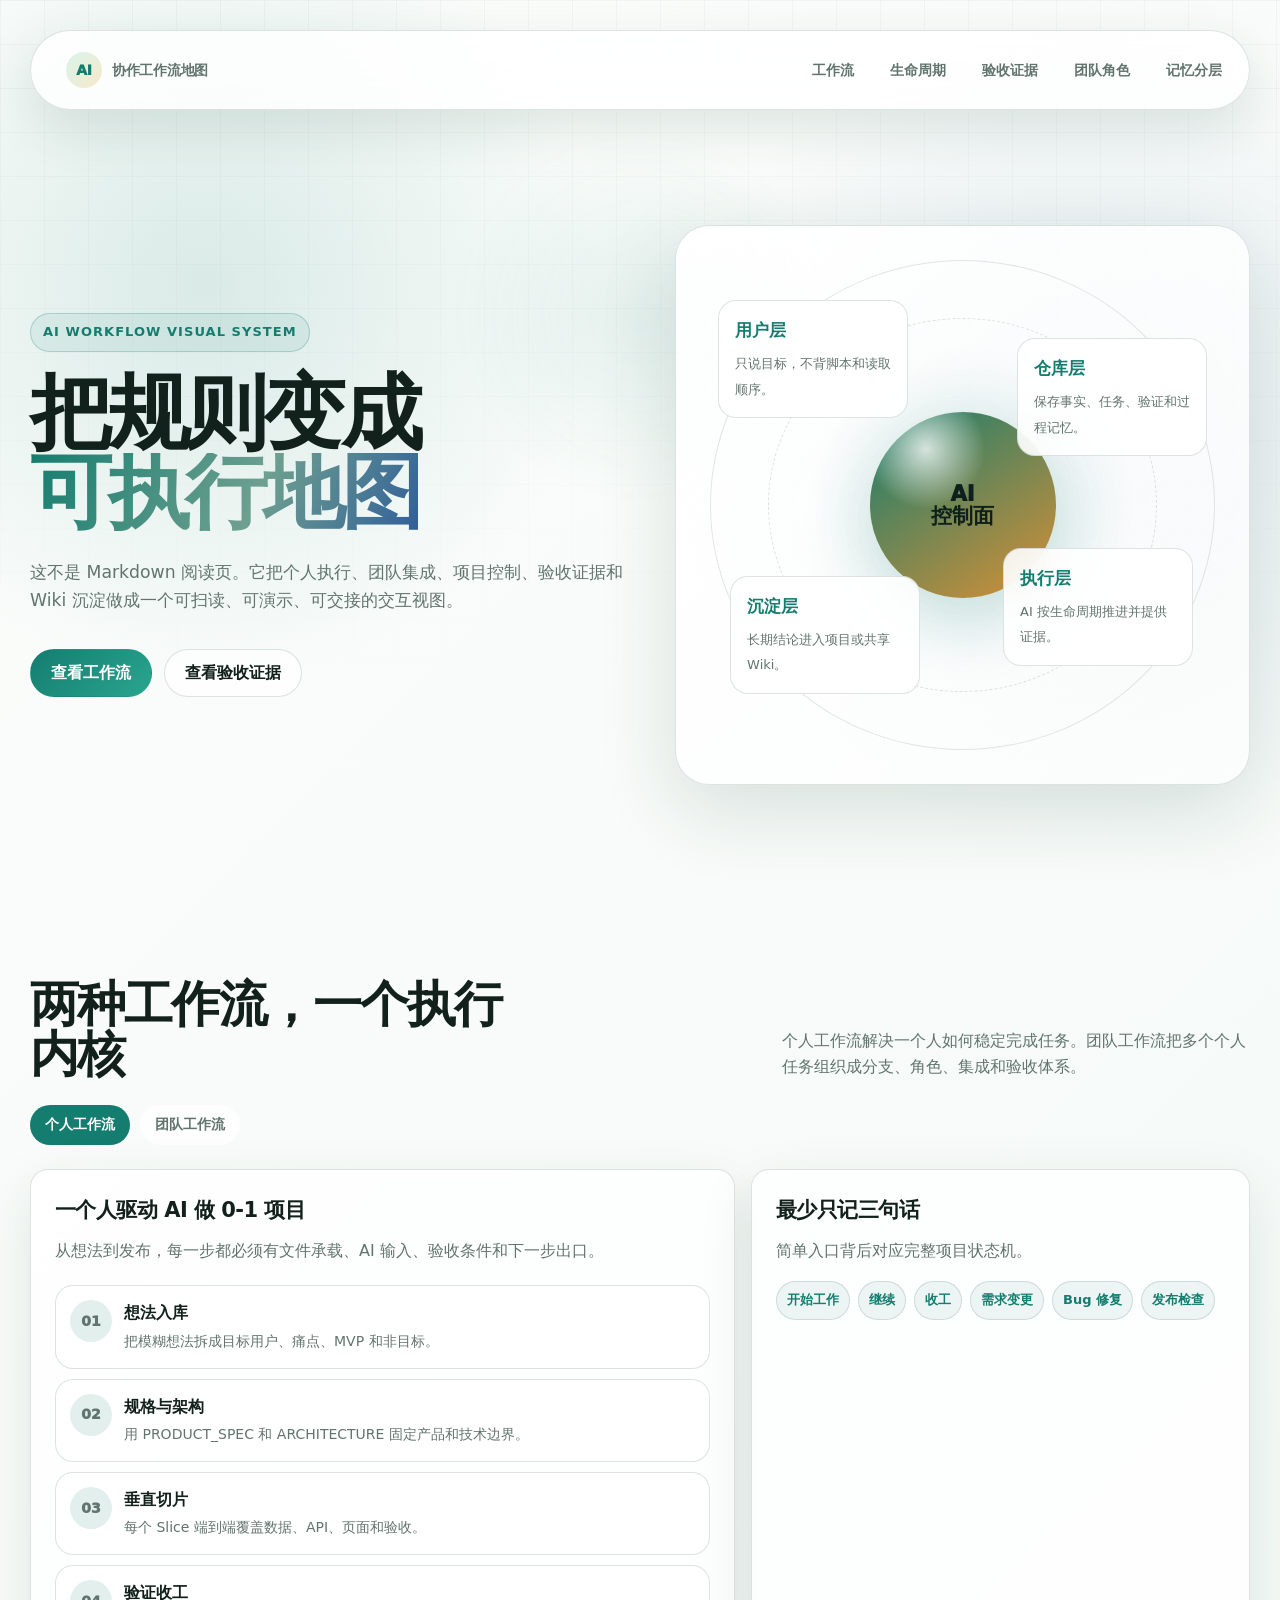
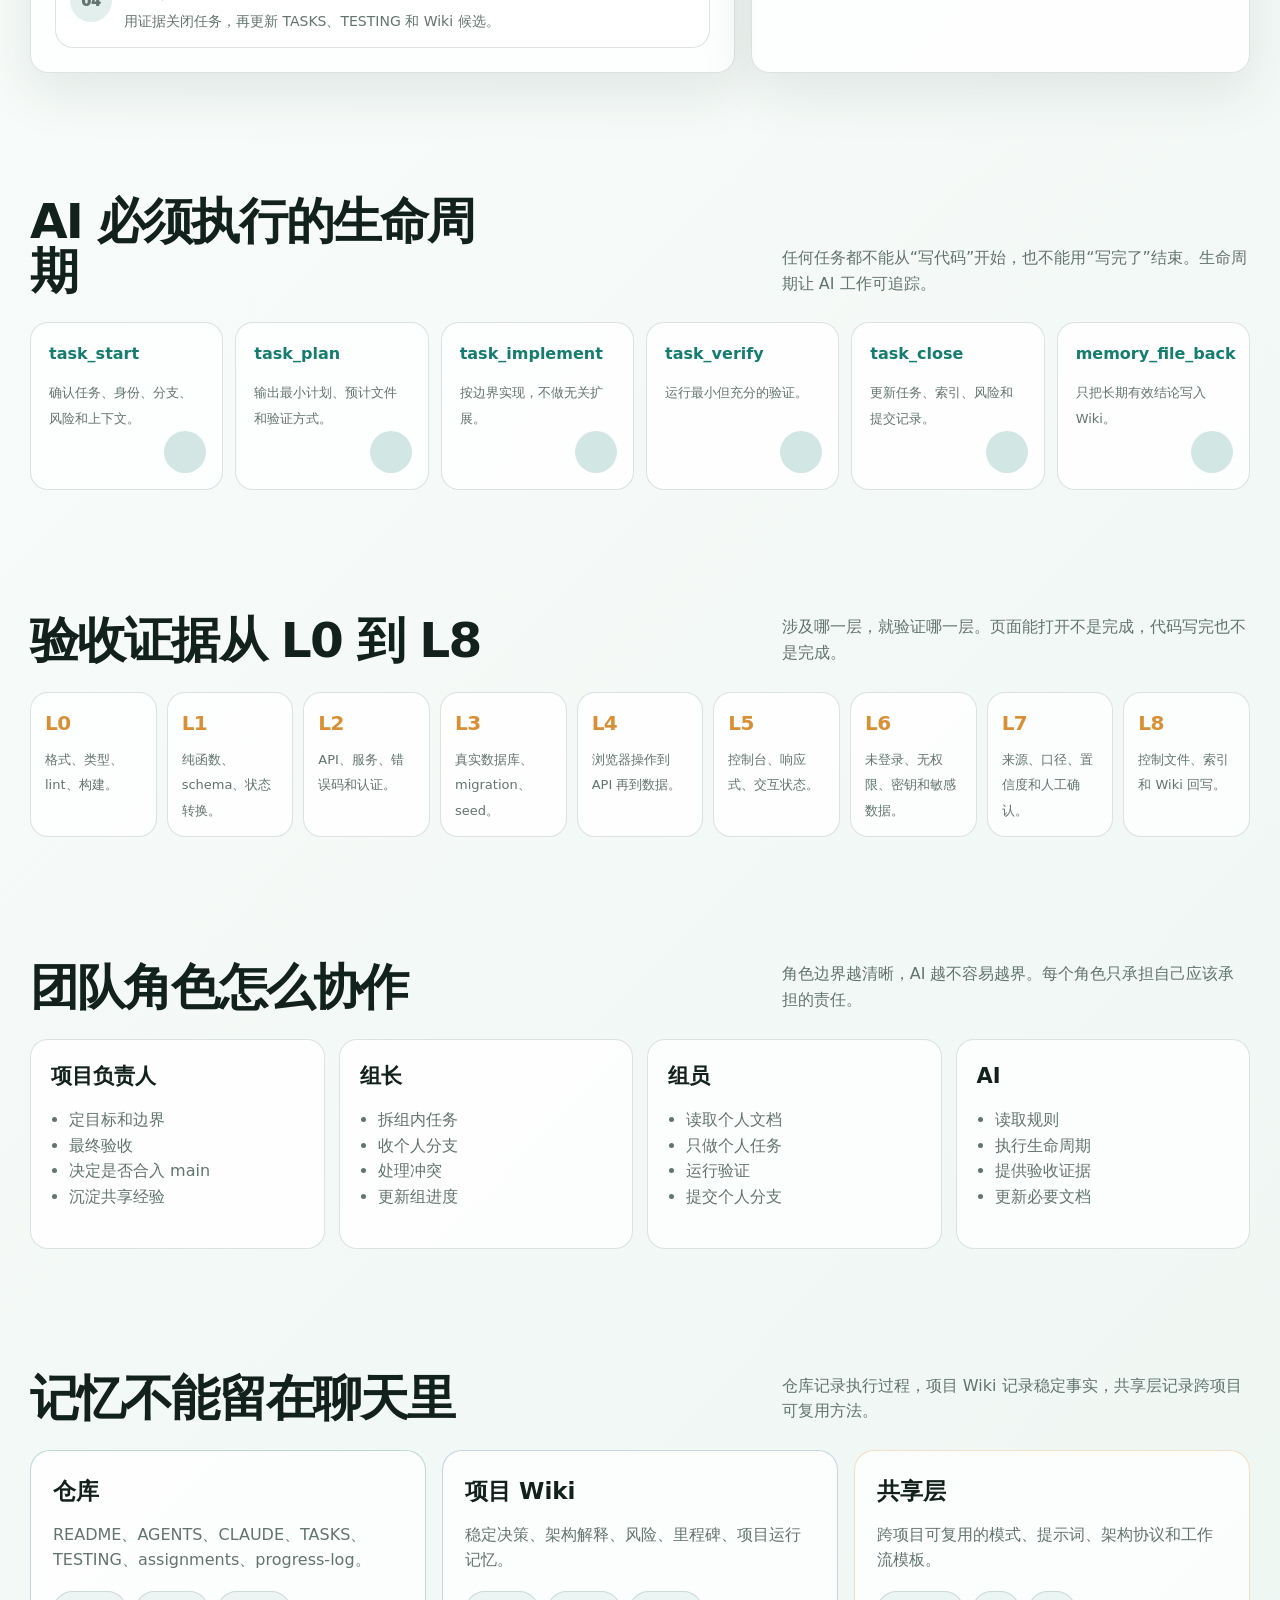
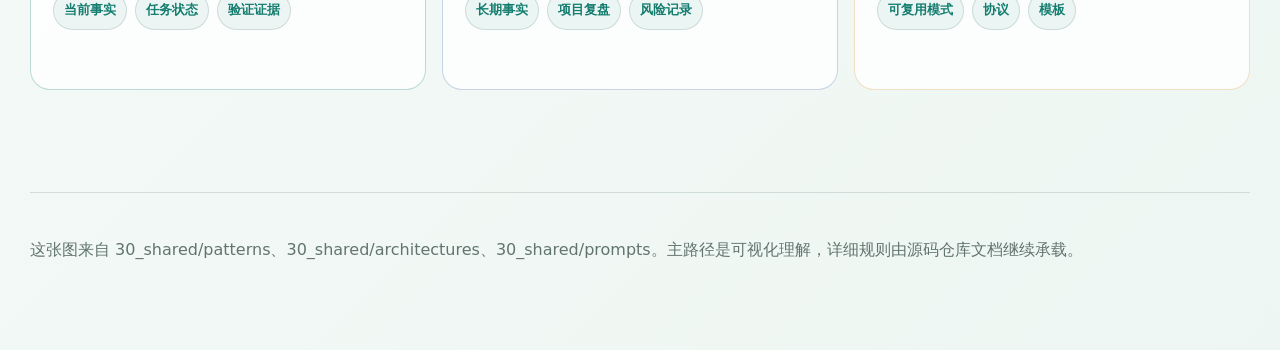
==== commit fefd5d91: "docs: tune workflow visualization palette" ====
--- a/30_shared/tools/AI协作工作流可视化.html
+++ b/30_shared/tools/AI协作工作流可视化.html
@@ -7,22 +7,22 @@
   <link rel="icon" href="data:,">
   <style>
     :root {
-      color-scheme: dark;
-      --bg: #08110f;
-      --bg-2: #0f1916;
-      --panel: rgba(244, 248, 244, .08);
-      --panel-strong: rgba(244, 248, 244, .13);
-      --text: #f4f8f4;
-      --muted: #a8b8b1;
-      --line: rgba(244, 248, 244, .16);
-      --line-strong: rgba(244, 248, 244, .28);
-      --green: #3be0b7;
-      --mint: #b7f2db;
-      --amber: #f2b96b;
-      --rose: #ef767a;
-      --blue: #86b7ff;
-      --shadow: 0 30px 110px rgba(0, 0, 0, .42);
-      --radius: 24px;
+      color-scheme: light;
+      --bg: #f6faf8;
+      --bg-2: #eef6f2;
+      --panel: rgba(255, 255, 255, .78);
+      --panel-strong: rgba(255, 255, 255, .94);
+      --text: #13211d;
+      --muted: #62746e;
+      --line: rgba(21, 62, 52, .14);
+      --line-strong: rgba(21, 62, 52, .24);
+      --green: #147d6f;
+      --mint: #e1f6ed;
+      --amber: #d99035;
+      --rose: #b95762;
+      --blue: #315f99;
+      --shadow: 0 24px 80px rgba(24, 62, 52, .14);
+      --radius: 18px;
       font-family: "Segoe UI", "Microsoft YaHei", system-ui, sans-serif;
     }
 
@@ -38,9 +38,9 @@
       margin: 0;
       min-height: 100dvh;
       background:
-        radial-gradient(circle at 18% 10%, rgba(59, 224, 183, .26), transparent 25rem),
-        radial-gradient(circle at 86% 18%, rgba(242, 185, 107, .18), transparent 26rem),
-        linear-gradient(135deg, #07100f, #101916 46%, #07100f);
+        radial-gradient(circle at 16% 8%, rgba(20, 125, 111, .14), transparent 25rem),
+        radial-gradient(circle at 84% 12%, rgba(49, 95, 153, .10), transparent 26rem),
+        linear-gradient(135deg, #fbfdfb, var(--bg) 48%, #edf6f2);
       color: var(--text);
       overflow-x: hidden;
       line-height: 1.6;
@@ -52,8 +52,8 @@
       inset: 0;
       pointer-events: none;
       background:
-        linear-gradient(rgba(255,255,255,.035) 1px, transparent 1px),
-        linear-gradient(90deg, rgba(255,255,255,.035) 1px, transparent 1px);
+        linear-gradient(rgba(21, 62, 52, .045) 1px, transparent 1px),
+        linear-gradient(90deg, rgba(21, 62, 52, .045) 1px, transparent 1px);
       background-size: 44px 44px;
       mask-image: linear-gradient(to bottom, rgba(0,0,0,.8), transparent 78%);
       z-index: 0;
@@ -68,7 +68,7 @@
       top: var(--mouse-y, 35%);
       transform: translate(-50%, -50%);
       border-radius: 999px;
-      background: radial-gradient(circle, rgba(59, 224, 183, .16), transparent 62%);
+      background: radial-gradient(circle, rgba(20, 125, 111, .09), transparent 62%);
       pointer-events: none;
       filter: blur(10px);
       z-index: 1;
@@ -98,9 +98,9 @@
       padding: 10px 12px 10px 20px;
       border: 1px solid var(--line);
       border-radius: 999px;
-      background: rgba(8, 17, 15, .74);
+      background: rgba(255, 255, 255, .82);
       backdrop-filter: blur(22px);
-      box-shadow: 0 18px 60px rgba(0, 0, 0, .28);
+      box-shadow: 0 18px 52px rgba(24, 62, 52, .12);
     }
 
     .brand {
@@ -117,8 +117,8 @@
       display: grid;
       place-items: center;
       border-radius: 50%;
-      background: linear-gradient(135deg, var(--green), var(--amber));
-      color: #08110f;
+      background: linear-gradient(135deg, #d9f5ec, #f8e8c9);
+      color: var(--green);
       font-weight: 1000;
     }
 
@@ -150,7 +150,7 @@
     .hero {
       min-height: calc(100dvh - 92px);
       display: grid;
-      grid-template-columns: minmax(0, 1fr) minmax(390px, .9fr);
+      grid-template-columns: minmax(0, .92fr) minmax(390px, .88fr);
       align-items: center;
       gap: 44px;
       padding: 56px 0 74px;
@@ -160,10 +160,10 @@
       width: fit-content;
       margin: 0 0 22px;
       padding: 8px 12px;
-      border: 1px solid rgba(59, 224, 183, .34);
+      border: 1px solid rgba(20, 125, 111, .24);
       border-radius: 999px;
-      color: var(--mint);
-      background: rgba(59, 224, 183, .1);
+      color: var(--green);
+      background: rgba(20, 125, 111, .08);
       font-size: 13px;
       font-weight: 900;
       letter-spacing: .08em;
@@ -172,15 +172,15 @@
     h1 {
       margin: 0;
       max-width: 10ch;
-      font-size: clamp(58px, 8.4vw, 124px);
-      line-height: .89;
-      letter-spacing: -.075em;
+      font-size: clamp(46px, 6.4vw, 88px);
+      line-height: .96;
+      letter-spacing: -.052em;
     }
 
     .gradient-word {
       display: inline-block;
       color: transparent;
-      background: linear-gradient(115deg, var(--green), var(--amber) 58%, var(--blue));
+      background: linear-gradient(115deg, var(--green), #6e9f8f 58%, var(--blue));
       -webkit-background-clip: text;
       background-clip: text;
     }
@@ -189,7 +189,7 @@
       max-width: 58ch;
       margin: 28px 0 0;
       color: var(--muted);
-      font-size: clamp(18px, 1.7vw, 22px);
+      font-size: clamp(16px, 1.35vw, 19px);
     }
 
     .hero-actions {
@@ -210,7 +210,7 @@
       border-radius: 999px;
       overflow: hidden;
       color: var(--text);
-      background: rgba(244, 248, 244, .07);
+      background: rgba(255, 255, 255, .66);
       font-weight: 900;
       isolation: isolate;
       transition: transform .2s ease, border-color .2s ease, box-shadow .2s ease;
@@ -220,7 +220,7 @@
       content: "";
       position: absolute;
       inset: 0;
-      background: linear-gradient(120deg, rgba(59, 224, 183, .24), rgba(242, 185, 107, .18));
+      background: linear-gradient(120deg, rgba(20, 125, 111, .16), rgba(217, 144, 53, .12));
       transform: translateX(-110%) skewX(-18deg);
       transition: transform .42s ease;
       z-index: -1;
@@ -228,8 +228,8 @@
 
     .button:hover {
       transform: translateY(-2px);
-      border-color: rgba(59, 224, 183, .56);
-      box-shadow: 0 16px 44px rgba(59, 224, 183, .14);
+      border-color: rgba(20, 125, 111, .38);
+      box-shadow: 0 16px 44px rgba(20, 125, 111, .12);
     }
 
     .button:hover::before {
@@ -237,8 +237,8 @@
     }
 
     .button.primary {
-      background: linear-gradient(135deg, var(--green), #2bb89b);
-      color: #06100e;
+      background: linear-gradient(135deg, var(--green), #2aa58f);
+      color: #ffffff;
       border-color: transparent;
     }
 
@@ -249,12 +249,12 @@
 
     .orbit-card {
       position: relative;
-      min-height: 620px;
+      min-height: 560px;
       border: 1px solid var(--line);
       border-radius: 34px;
       background:
-        radial-gradient(circle at 52% 50%, rgba(59, 224, 183, .2), transparent 10rem),
-        linear-gradient(145deg, rgba(255, 255, 255, .13), rgba(255, 255, 255, .04));
+        radial-gradient(circle at 52% 50%, rgba(20, 125, 111, .12), transparent 10rem),
+        linear-gradient(145deg, rgba(255, 255, 255, .92), rgba(255, 255, 255, .62));
       box-shadow: var(--shadow);
       overflow: hidden;
       transform-style: preserve-3d;
@@ -264,7 +264,7 @@
       content: "";
       position: absolute;
       inset: 34px;
-      border: 1px solid rgba(244, 248, 244, .12);
+      border: 1px solid rgba(21, 62, 52, .12);
       border-radius: 50%;
       animation: spin 18s linear infinite;
     }
@@ -273,7 +273,7 @@
       content: "";
       position: absolute;
       inset: 92px;
-      border: 1px dashed rgba(244, 248, 244, .16);
+      border: 1px dashed rgba(21, 62, 52, .14);
       border-radius: 50%;
       animation: spin 28s linear reverse infinite;
     }
@@ -293,14 +293,14 @@
       transform: translate(-50%, -50%);
       border-radius: 50%;
       background:
-        radial-gradient(circle at 30% 20%, rgba(255, 255, 255, .72), transparent 30%),
+        radial-gradient(circle at 30% 20%, rgba(255, 255, 255, .78), transparent 30%),
         linear-gradient(145deg, var(--green), var(--amber));
-      color: #06100e;
+      color: #0e201c;
       text-align: center;
       font-weight: 1000;
-      font-size: 25px;
+      font-size: 21px;
       line-height: 1.05;
-      box-shadow: 0 20px 80px rgba(59, 224, 183, .28);
+      box-shadow: 0 20px 70px rgba(20, 125, 111, .20);
       z-index: 3;
     }
 
@@ -310,8 +310,8 @@
       min-height: 118px;
       padding: 16px;
       border: 1px solid var(--line);
-      border-radius: 22px;
-      background: rgba(8, 17, 15, .68);
+      border-radius: 18px;
+      background: rgba(255, 255, 255, .88);
       backdrop-filter: blur(20px);
       transition: transform .24s ease, border-color .24s ease, background .24s ease;
       z-index: 4;
@@ -319,20 +319,20 @@
 
     .node:hover {
       transform: translateY(-8px) scale(1.03);
-      border-color: rgba(59, 224, 183, .6);
-      background: rgba(12, 28, 24, .88);
+      border-color: rgba(20, 125, 111, .32);
+      background: rgba(255, 255, 255, .96);
     }
 
     .node strong {
       display: block;
       margin-bottom: 6px;
-      color: var(--mint);
-      font-size: 18px;
+      color: var(--green);
+      font-size: 17px;
     }
 
     .node span {
       color: var(--muted);
-      font-size: 14px;
+      font-size: 13px;
     }
 
     .node.user { left: 42px; top: 74px; }
@@ -341,7 +341,7 @@
     .node.wiki { left: 54px; bottom: 90px; }
 
     section {
-      padding: 70px 0;
+      padding: 62px 0;
     }
 
     .section-head {
@@ -355,15 +355,15 @@
     h2 {
       margin: 0;
       max-width: 14ch;
-      font-size: clamp(38px, 5vw, 72px);
-      line-height: .96;
-      letter-spacing: -.055em;
+      font-size: clamp(30px, 3.8vw, 54px);
+      line-height: 1.02;
+      letter-spacing: -.038em;
     }
 
     .section-head p {
       margin: 0;
       color: var(--muted);
-      font-size: 18px;
+      font-size: 16px;
     }
 
     .switcher {
@@ -375,14 +375,14 @@
 
     .mode-button {
       cursor: pointer;
-      background: rgba(244, 248, 244, .06);
+      background: rgba(255, 255, 255, .64);
       color: var(--muted);
       font-family: inherit;
     }
 
     .mode-button.active {
       background: var(--green);
-      color: #06100e;
+      color: #ffffff;
       border-color: transparent;
     }
 
@@ -404,18 +404,16 @@
       position: relative;
       border: 1px solid var(--line);
       border-radius: var(--radius);
-      background:
-        linear-gradient(145deg, rgba(255,255,255,.11), rgba(255,255,255,.045));
-      box-shadow: 0 20px 70px rgba(0, 0, 0, .22);
+      background: var(--panel);
+      box-shadow: 0 18px 54px rgba(24, 62, 52, .10);
       overflow: hidden;
       transition: transform .24s ease, border-color .24s ease, background .24s ease;
     }
 
     .panel:hover {
       transform: translateY(-6px);
-      border-color: rgba(59, 224, 183, .42);
-      background:
-        linear-gradient(145deg, rgba(59, 224, 183, .13), rgba(255,255,255,.055));
+      border-color: rgba(20, 125, 111, .28);
+      background: var(--panel-strong);
     }
 
     .panel-inner {
@@ -431,7 +429,7 @@
 
     .panel h3 {
       margin: 0 0 10px;
-      font-size: 25px;
+      font-size: 21px;
       letter-spacing: -.025em;
     }
 
@@ -451,8 +449,8 @@
       border: 1px solid var(--line);
       border-radius: 999px;
       padding: 8px 10px;
-      color: var(--mint);
-      background: rgba(59, 224, 183, .08);
+      color: var(--green);
+      background: rgba(20, 125, 111, .07);
       font-size: 13px;
       font-weight: 800;
     }
@@ -471,13 +469,13 @@
       padding: 14px;
       border: 1px solid var(--line);
       border-radius: 18px;
-      background: rgba(255,255,255,.045);
+      background: rgba(255, 255, 255, .66);
       transition: transform .2s ease, background .2s ease;
     }
 
     .path-item:hover {
       transform: translateX(8px);
-      background: rgba(59, 224, 183, .08);
+      background: rgba(20, 125, 111, .07);
     }
 
     .num {
@@ -486,7 +484,7 @@
       display: grid;
       place-items: center;
       border-radius: 50%;
-      background: rgba(59, 224, 183, .16);
+      background: rgba(20, 125, 111, .12);
       color: var(--green);
       font-weight: 1000;
     }
@@ -512,8 +510,8 @@
       min-height: 168px;
       padding: 18px;
       border: 1px solid var(--line);
-      border-radius: 22px;
-      background: rgba(255,255,255,.06);
+      border-radius: 18px;
+      background: var(--panel);
       overflow: hidden;
     }
 
@@ -538,14 +536,14 @@
       position: relative;
       display: block;
       margin-bottom: 12px;
-      color: var(--mint);
-      font-size: 18px;
+      color: var(--green);
+      font-size: 16px;
     }
 
     .life span {
       position: relative;
       color: var(--muted);
-      font-size: 14px;
+      font-size: 13px;
     }
 
     .evidence {
@@ -559,21 +557,21 @@
       padding: 14px;
       border: 1px solid var(--line);
       border-radius: 18px;
-      background: rgba(255,255,255,.055);
+      background: var(--panel);
       transition: transform .22s ease, background .22s ease, border-color .22s ease;
     }
 
     .evidence-card:hover {
       transform: translateY(-8px) rotate(-1deg);
-      border-color: rgba(242, 185, 107, .52);
-      background: rgba(242, 185, 107, .12);
+      border-color: rgba(217, 144, 53, .36);
+      background: rgba(255, 255, 255, .95);
     }
 
     .evidence-card strong {
       display: block;
       margin-bottom: 7px;
       color: var(--amber);
-      font-size: 22px;
+      font-size: 20px;
       letter-spacing: -.03em;
     }
 
@@ -592,19 +590,19 @@
       min-height: 210px;
       padding: 20px;
       border: 1px solid var(--line);
-      border-radius: 24px;
-      background: rgba(255,255,255,.06);
+      border-radius: 18px;
+      background: var(--panel);
       transition: transform .24s ease, border-color .24s ease;
     }
 
     .role-card:hover {
       transform: translateY(-8px);
-      border-color: rgba(134, 183, 255, .52);
+      border-color: rgba(49, 95, 153, .32);
     }
 
     .role-card h3 {
       margin: 0 0 14px;
-      font-size: 24px;
+      font-size: 21px;
     }
 
     .role-card ul {
@@ -623,17 +621,17 @@
       min-height: 240px;
       padding: 22px;
       border: 1px solid var(--line);
-      border-radius: 28px;
-      background: rgba(255,255,255,.06);
-    }
-
-    .memory.repo { border-color: rgba(59, 224, 183, .32); }
-    .memory.project { border-color: rgba(134, 183, 255, .32); }
-    .memory.shared { border-color: rgba(242, 185, 107, .34); }
+      border-radius: 20px;
+      background: var(--panel);
+    }
+
+    .memory.repo { border-color: rgba(20, 125, 111, .28); }
+    .memory.project { border-color: rgba(49, 95, 153, .26); }
+    .memory.shared { border-color: rgba(217, 144, 53, .28); }
 
     .memory h3 {
       margin: 0 0 12px;
-      font-size: 28px;
+      font-size: 23px;
     }
 
     .memory p {
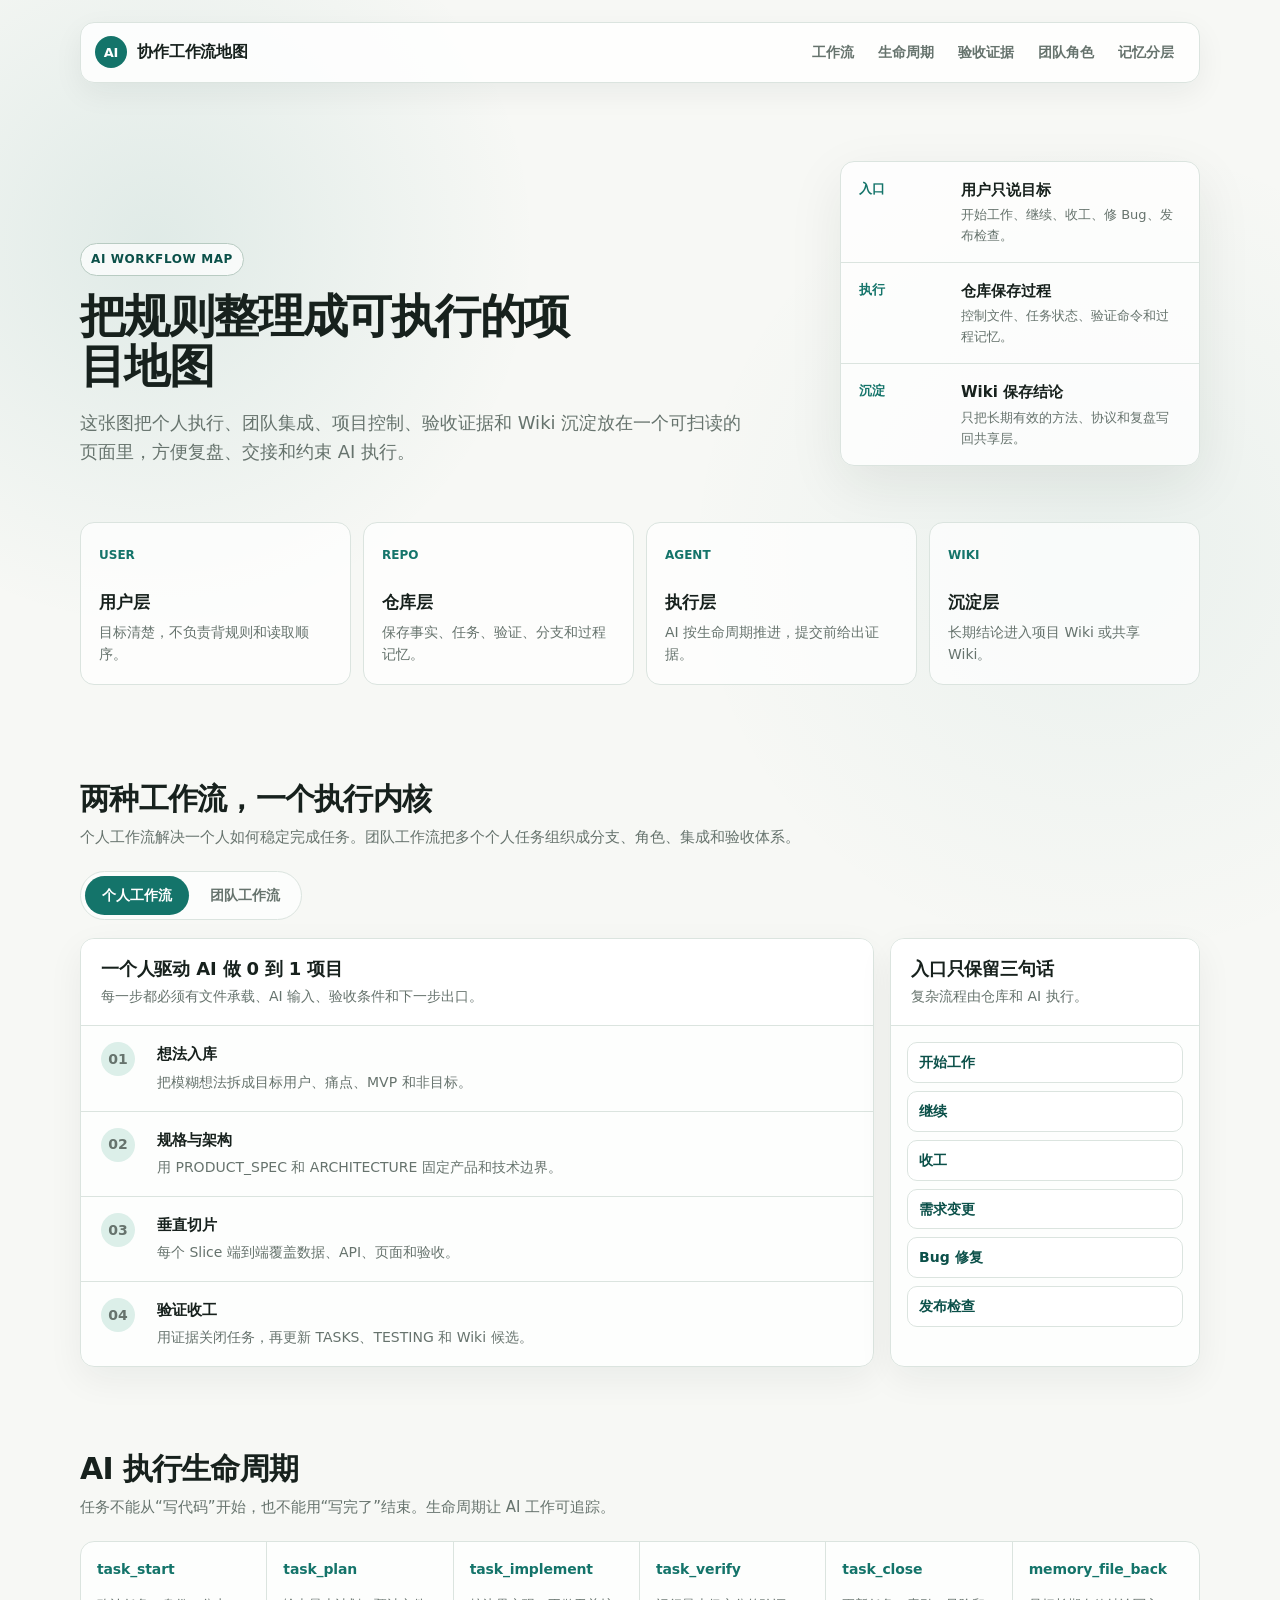
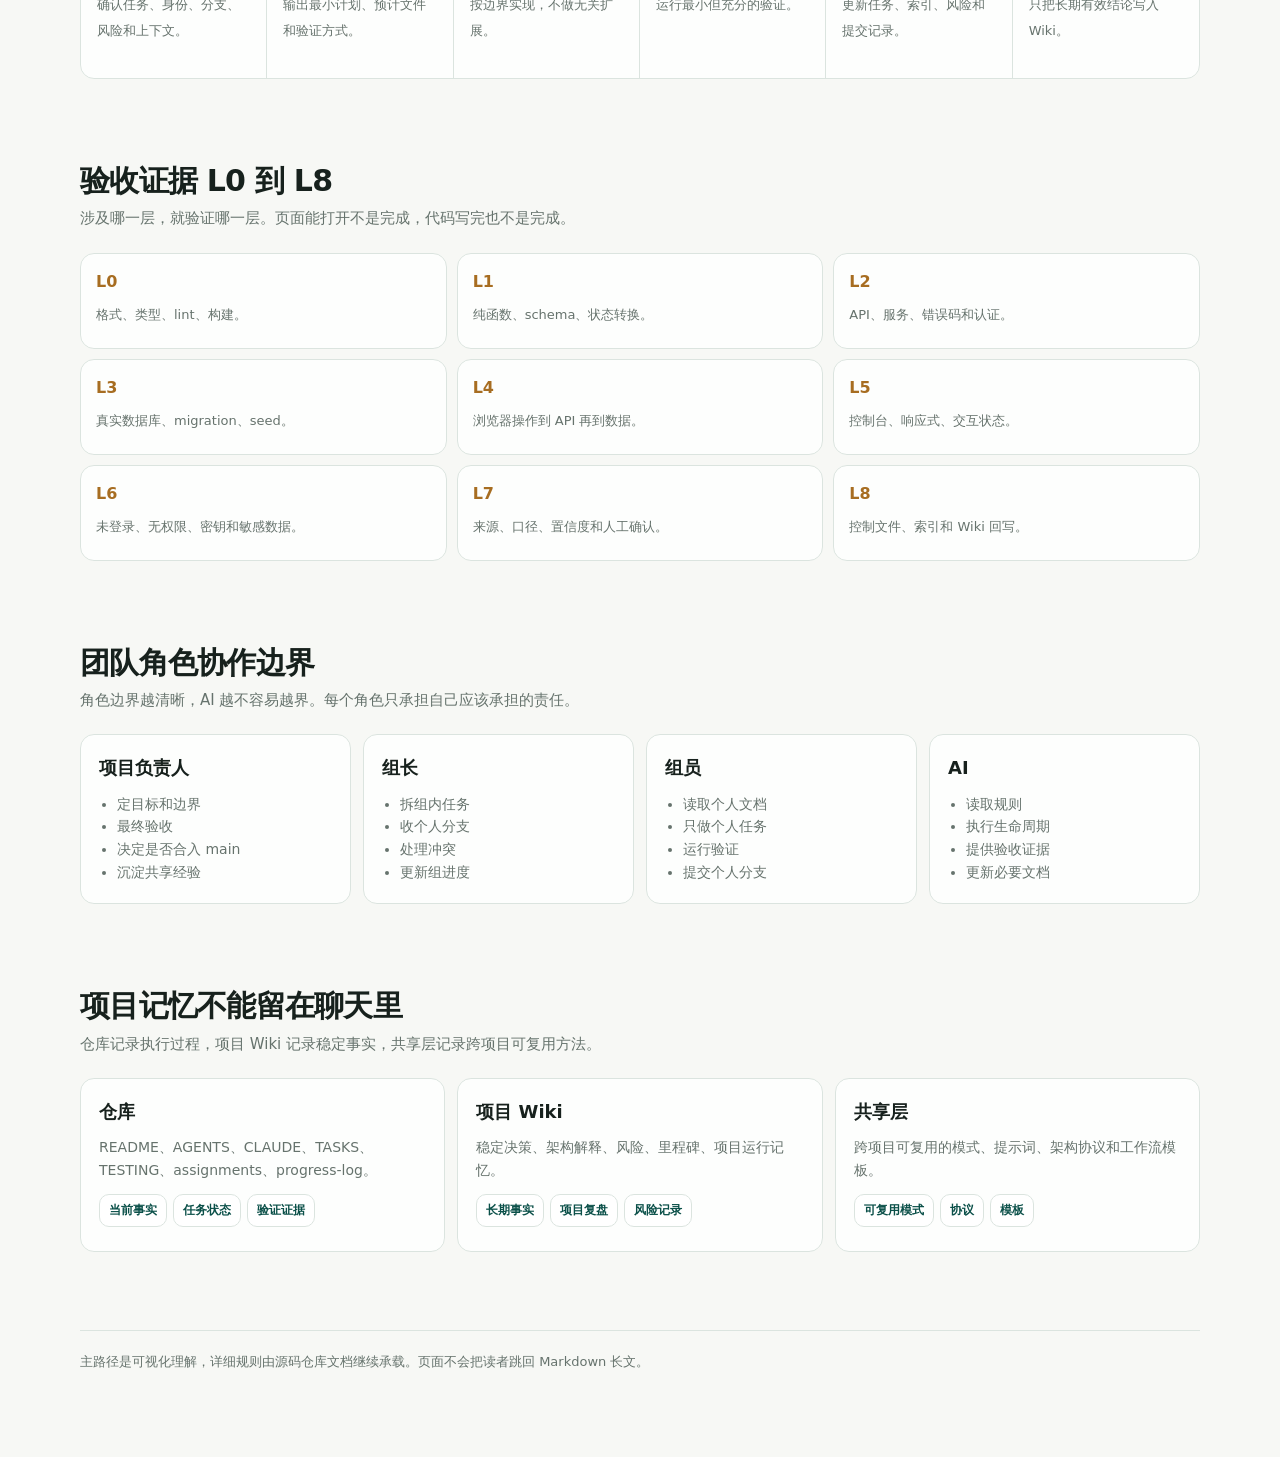
==== commit d94eac41: "docs: redesign workflow visualization page" ====
--- a/30_shared/tools/AI协作工作流可视化.html
+++ b/30_shared/tools/AI协作工作流可视化.html
@@ -8,21 +8,19 @@
   <style>
     :root {
       color-scheme: light;
-      --bg: #f6faf8;
-      --bg-2: #eef6f2;
-      --panel: rgba(255, 255, 255, .78);
-      --panel-strong: rgba(255, 255, 255, .94);
-      --text: #13211d;
-      --muted: #62746e;
-      --line: rgba(21, 62, 52, .14);
-      --line-strong: rgba(21, 62, 52, .24);
-      --green: #147d6f;
-      --mint: #e1f6ed;
-      --amber: #d99035;
-      --rose: #b95762;
-      --blue: #315f99;
-      --shadow: 0 24px 80px rgba(24, 62, 52, .14);
-      --radius: 18px;
+      --page: #f7f8f5;
+      --surface: #ffffff;
+      --surface-soft: #eef4ef;
+      --ink: #17211d;
+      --muted: #66736d;
+      --line: #dbe4df;
+      --line-strong: #b8cbc2;
+      --accent: #14746a;
+      --accent-soft: #dcefe9;
+      --accent-ink: #0b5049;
+      --warn: #a76d21;
+      --shadow: 0 18px 55px rgba(23, 33, 29, .08);
+      --radius: 14px;
       font-family: "Segoe UI", "Microsoft YaHei", system-ui, sans-serif;
     }
 
@@ -36,42 +34,13 @@
 
     body {
       margin: 0;
-      min-height: 100dvh;
+      color: var(--ink);
       background:
-        radial-gradient(circle at 16% 8%, rgba(20, 125, 111, .14), transparent 25rem),
-        radial-gradient(circle at 84% 12%, rgba(49, 95, 153, .10), transparent 26rem),
-        linear-gradient(135deg, #fbfdfb, var(--bg) 48%, #edf6f2);
-      color: var(--text);
+        radial-gradient(circle at 12% 8%, rgba(20, 116, 106, .10), transparent 24rem),
+        radial-gradient(circle at 86% 18%, rgba(20, 116, 106, .06), transparent 26rem),
+        var(--page);
+      line-height: 1.62;
       overflow-x: hidden;
-      line-height: 1.6;
-    }
-
-    body::before {
-      content: "";
-      position: fixed;
-      inset: 0;
-      pointer-events: none;
-      background:
-        linear-gradient(rgba(21, 62, 52, .045) 1px, transparent 1px),
-        linear-gradient(90deg, rgba(21, 62, 52, .045) 1px, transparent 1px);
-      background-size: 44px 44px;
-      mask-image: linear-gradient(to bottom, rgba(0,0,0,.8), transparent 78%);
-      z-index: 0;
-    }
-
-    body::after {
-      content: "";
-      position: fixed;
-      width: 420px;
-      height: 420px;
-      left: var(--mouse-x, 50%);
-      top: var(--mouse-y, 35%);
-      transform: translate(-50%, -50%);
-      border-radius: 999px;
-      background: radial-gradient(circle, rgba(20, 125, 111, .09), transparent 62%);
-      pointer-events: none;
-      filter: blur(10px);
-      z-index: 1;
     }
 
     a {
@@ -79,419 +48,337 @@
       text-decoration: none;
     }
 
+    button {
+      font: inherit;
+    }
+
     .shell {
-      position: relative;
-      z-index: 2;
-      width: min(1220px, calc(100% - 36px));
+      width: min(1120px, calc(100% - 36px));
       margin: 0 auto;
-      padding: 30px 0 72px;
+      padding: 22px 0 72px;
+    }
+
+    .topbar {
+      display: flex;
+      align-items: center;
+      justify-content: space-between;
+      gap: 18px;
+      min-height: 58px;
+      padding: 10px 14px;
+      border: 1px solid var(--line);
+      border-radius: var(--radius);
+      background: rgba(255, 255, 255, .86);
+      box-shadow: 0 10px 30px rgba(23, 33, 29, .06);
+    }
+
+    .brand {
+      display: inline-flex;
+      align-items: center;
+      gap: 10px;
+      min-width: max-content;
+      font-weight: 800;
+      letter-spacing: -.01em;
+    }
+
+    .brand-mark {
+      width: 32px;
+      height: 32px;
+      display: grid;
+      place-items: center;
+      border-radius: 50%;
+      color: #fff;
+      background: var(--accent);
+      font-size: 13px;
+      font-weight: 900;
     }
 
     .nav {
-      position: sticky;
-      top: 18px;
-      z-index: 20;
       display: flex;
-      justify-content: space-between;
+      flex-wrap: wrap;
+      justify-content: flex-end;
+      gap: 2px;
+    }
+
+    .nav a {
+      padding: 8px 11px;
+      border-radius: 999px;
+      color: var(--muted);
+      font-size: 14px;
+      font-weight: 700;
+      transition: background .18s ease, color .18s ease, transform .18s ease;
+    }
+
+    .nav a:hover {
+      color: var(--accent-ink);
+      background: var(--accent-soft);
+      transform: translateY(-1px);
+    }
+
+    .intro {
+      display: grid;
+      grid-template-columns: minmax(0, 1fr) 360px;
+      gap: 34px;
+      align-items: end;
+      padding: 78px 0 34px;
+    }
+
+    .label {
+      display: inline-flex;
       align-items: center;
-      min-height: 64px;
-      padding: 10px 12px 10px 20px;
+      width: fit-content;
+      margin: 0 0 16px;
+      padding: 6px 10px;
+      border: 1px solid var(--line-strong);
+      border-radius: 999px;
+      color: var(--accent-ink);
+      background: rgba(255, 255, 255, .72);
+      font-size: 12px;
+      font-weight: 800;
+      letter-spacing: .05em;
+    }
+
+    h1,
+    h2,
+    h3,
+    p {
+      margin-top: 0;
+    }
+
+    h1 {
+      max-width: 16ch;
+      margin-bottom: 16px;
+      font-size: clamp(34px, 4.2vw, 46px);
+      line-height: 1.08;
+      letter-spacing: -.035em;
+    }
+
+    .lead {
+      max-width: 58ch;
+      margin-bottom: 0;
+      color: var(--muted);
+      font-size: clamp(16px, 1.6vw, 18px);
+    }
+
+    .intro-panel {
+      border: 1px solid var(--line);
+      border-radius: var(--radius);
+      background: rgba(255, 255, 255, .78);
+      box-shadow: var(--shadow);
+      overflow: hidden;
+    }
+
+    .intro-row {
+      display: grid;
+      grid-template-columns: 86px 1fr;
+      gap: 16px;
+      padding: 16px 18px;
+      border-bottom: 1px solid var(--line);
+    }
+
+    .intro-row:last-child {
+      border-bottom: 0;
+    }
+
+    .intro-row span {
+      color: var(--accent);
+      font-size: 13px;
+      font-weight: 850;
+    }
+
+    .intro-row strong {
+      display: block;
+      margin-bottom: 2px;
+      font-size: 15px;
+    }
+
+    .intro-row em {
+      display: block;
+      color: var(--muted);
+      font-size: 13px;
+      font-style: normal;
+    }
+
+    .control-map {
+      display: grid;
+      grid-template-columns: repeat(4, minmax(0, 1fr));
+      gap: 12px;
+      margin: 22px 0 54px;
+    }
+
+    .map-node {
+      min-height: 132px;
+      padding: 18px;
+      border: 1px solid var(--line);
+      border-radius: var(--radius);
+      background: rgba(255, 255, 255, .72);
+      transition: transform .2s ease, border-color .2s ease, background .2s ease;
+    }
+
+    .map-node:hover {
+      transform: translateY(-4px);
+      border-color: var(--line-strong);
+      background: var(--surface);
+    }
+
+    .map-node .tag {
+      display: inline-flex;
+      margin-bottom: 24px;
+      color: var(--accent);
+      font-size: 12px;
+      font-weight: 850;
+    }
+
+    .map-node strong {
+      display: block;
+      margin-bottom: 4px;
+      font-size: 17px;
+    }
+
+    .map-node p {
+      margin: 0;
+      color: var(--muted);
+      font-size: 14px;
+    }
+
+    section {
+      padding: 42px 0;
+    }
+
+    .section-head {
+      max-width: 720px;
+      margin-bottom: 22px;
+    }
+
+    h2 {
+      margin-bottom: 8px;
+      font-size: clamp(25px, 3vw, 30px);
+      line-height: 1.18;
+      letter-spacing: -.025em;
+    }
+
+    .section-head p {
+      margin-bottom: 0;
+      color: var(--muted);
+      font-size: 15px;
+    }
+
+    .switcher {
+      display: inline-flex;
+      gap: 4px;
+      padding: 4px;
+      margin-bottom: 18px;
       border: 1px solid var(--line);
       border-radius: 999px;
-      background: rgba(255, 255, 255, .82);
-      backdrop-filter: blur(22px);
-      box-shadow: 0 18px 52px rgba(24, 62, 52, .12);
-    }
-
-    .brand {
-      display: flex;
-      align-items: center;
-      gap: 10px;
-      font-weight: 900;
-      letter-spacing: -.02em;
-    }
-
-    .brand-mark {
-      width: 36px;
-      height: 36px;
+      background: rgba(255, 255, 255, .70);
+    }
+
+    .mode-button {
+      min-width: 104px;
+      cursor: pointer;
+      border: 0;
+      border-radius: 999px;
+      padding: 8px 14px;
+      color: var(--muted);
+      background: transparent;
+      font-size: 14px;
+      font-weight: 800;
+      transition: background .18s ease, color .18s ease, transform .18s ease;
+    }
+
+    .mode-button:hover {
+      transform: translateY(-1px);
+      color: var(--accent-ink);
+    }
+
+    .mode-button.active {
+      color: #fff;
+      background: var(--accent);
+    }
+
+    .workflow-stage {
+      display: none;
+    }
+
+    .workflow-stage.active {
+      display: block;
+      animation: fadeUp .28s ease both;
+    }
+
+    @keyframes fadeUp {
+      from { opacity: 0; transform: translateY(8px); }
+      to { opacity: 1; transform: translateY(0); }
+    }
+
+    .workflow-board {
+      display: grid;
+      grid-template-columns: minmax(0, 1fr) 310px;
+      gap: 16px;
+    }
+
+    .panel {
+      border: 1px solid var(--line);
+      border-radius: var(--radius);
+      background: rgba(255, 255, 255, .78);
+      box-shadow: 0 12px 36px rgba(23, 33, 29, .06);
+      overflow: hidden;
+    }
+
+    .panel-header {
+      padding: 18px 20px;
+      border-bottom: 1px solid var(--line);
+      background: rgba(255, 255, 255, .72);
+    }
+
+    .panel-header h3 {
+      margin-bottom: 4px;
+      font-size: 18px;
+      line-height: 1.35;
+      letter-spacing: -.01em;
+    }
+
+    .panel-header p {
+      margin-bottom: 0;
+      color: var(--muted);
+      font-size: 14px;
+    }
+
+    .path {
+      display: grid;
+    }
+
+    .path-item {
+      display: grid;
+      grid-template-columns: 42px 1fr;
+      gap: 14px;
+      padding: 16px 20px;
+      border-bottom: 1px solid var(--line);
+      transition: background .18s ease;
+    }
+
+    .path-item:last-child {
+      border-bottom: 0;
+    }
+
+    .path-item:hover {
+      background: var(--surface-soft);
+    }
+
+    .num {
+      width: 34px;
+      height: 34px;
       display: grid;
       place-items: center;
       border-radius: 50%;
-      background: linear-gradient(135deg, #d9f5ec, #f8e8c9);
-      color: var(--green);
-      font-weight: 1000;
-    }
-
-    .nav-links {
-      display: flex;
-      gap: 6px;
-      align-items: center;
-    }
-
-    .nav a,
-    .mode-button {
-      border: 1px solid transparent;
-      border-radius: 999px;
-      padding: 10px 14px;
-      color: var(--muted);
-      font-weight: 800;
-      font-size: 14px;
-      transition: transform .2s ease, color .2s ease, background .2s ease, border-color .2s ease;
-    }
-
-    .nav a:hover,
-    .mode-button:hover {
-      transform: translateY(-1px);
-      color: var(--text);
-      background: rgba(244, 248, 244, .08);
-      border-color: var(--line);
-    }
-
-    .hero {
-      min-height: calc(100dvh - 92px);
-      display: grid;
-      grid-template-columns: minmax(0, .92fr) minmax(390px, .88fr);
-      align-items: center;
-      gap: 44px;
-      padding: 56px 0 74px;
-    }
-
-    .kicker {
-      width: fit-content;
-      margin: 0 0 22px;
-      padding: 8px 12px;
-      border: 1px solid rgba(20, 125, 111, .24);
-      border-radius: 999px;
-      color: var(--green);
-      background: rgba(20, 125, 111, .08);
+      color: var(--accent);
+      background: var(--accent-soft);
       font-size: 13px;
       font-weight: 900;
-      letter-spacing: .08em;
-    }
-
-    h1 {
-      margin: 0;
-      max-width: 10ch;
-      font-size: clamp(46px, 6.4vw, 88px);
-      line-height: .96;
-      letter-spacing: -.052em;
-    }
-
-    .gradient-word {
-      display: inline-block;
-      color: transparent;
-      background: linear-gradient(115deg, var(--green), #6e9f8f 58%, var(--blue));
-      -webkit-background-clip: text;
-      background-clip: text;
-    }
-
-    .lead {
-      max-width: 58ch;
-      margin: 28px 0 0;
-      color: var(--muted);
-      font-size: clamp(16px, 1.35vw, 19px);
-    }
-
-    .hero-actions {
-      display: flex;
-      flex-wrap: wrap;
-      gap: 12px;
-      margin-top: 34px;
-    }
-
-    .button {
-      position: relative;
-      display: inline-flex;
-      align-items: center;
-      justify-content: center;
-      min-height: 48px;
-      padding: 0 20px;
-      border: 1px solid var(--line);
-      border-radius: 999px;
-      overflow: hidden;
-      color: var(--text);
-      background: rgba(255, 255, 255, .66);
-      font-weight: 900;
-      isolation: isolate;
-      transition: transform .2s ease, border-color .2s ease, box-shadow .2s ease;
-    }
-
-    .button::before {
-      content: "";
-      position: absolute;
-      inset: 0;
-      background: linear-gradient(120deg, rgba(20, 125, 111, .16), rgba(217, 144, 53, .12));
-      transform: translateX(-110%) skewX(-18deg);
-      transition: transform .42s ease;
-      z-index: -1;
-    }
-
-    .button:hover {
-      transform: translateY(-2px);
-      border-color: rgba(20, 125, 111, .38);
-      box-shadow: 0 16px 44px rgba(20, 125, 111, .12);
-    }
-
-    .button:hover::before {
-      transform: translateX(0) skewX(0);
-    }
-
-    .button.primary {
-      background: linear-gradient(135deg, var(--green), #2aa58f);
-      color: #ffffff;
-      border-color: transparent;
-    }
-
-    .button:active,
-    .mode-button:active {
-      transform: translateY(1px) scale(.99);
-    }
-
-    .orbit-card {
-      position: relative;
-      min-height: 560px;
-      border: 1px solid var(--line);
-      border-radius: 34px;
-      background:
-        radial-gradient(circle at 52% 50%, rgba(20, 125, 111, .12), transparent 10rem),
-        linear-gradient(145deg, rgba(255, 255, 255, .92), rgba(255, 255, 255, .62));
-      box-shadow: var(--shadow);
-      overflow: hidden;
-      transform-style: preserve-3d;
-    }
-
-    .orbit-card::before {
-      content: "";
-      position: absolute;
-      inset: 34px;
-      border: 1px solid rgba(21, 62, 52, .12);
-      border-radius: 50%;
-      animation: spin 18s linear infinite;
-    }
-
-    .orbit-card::after {
-      content: "";
-      position: absolute;
-      inset: 92px;
-      border: 1px dashed rgba(21, 62, 52, .14);
-      border-radius: 50%;
-      animation: spin 28s linear reverse infinite;
-    }
-
-    @keyframes spin {
-      to { transform: rotate(360deg); }
-    }
-
-    .core {
-      position: absolute;
-      left: 50%;
-      top: 50%;
-      width: 186px;
-      height: 186px;
-      display: grid;
-      place-items: center;
-      transform: translate(-50%, -50%);
-      border-radius: 50%;
-      background:
-        radial-gradient(circle at 30% 20%, rgba(255, 255, 255, .78), transparent 30%),
-        linear-gradient(145deg, var(--green), var(--amber));
-      color: #0e201c;
-      text-align: center;
-      font-weight: 1000;
-      font-size: 21px;
-      line-height: 1.05;
-      box-shadow: 0 20px 70px rgba(20, 125, 111, .20);
-      z-index: 3;
-    }
-
-    .node {
-      position: absolute;
-      width: 190px;
-      min-height: 118px;
-      padding: 16px;
-      border: 1px solid var(--line);
-      border-radius: 18px;
-      background: rgba(255, 255, 255, .88);
-      backdrop-filter: blur(20px);
-      transition: transform .24s ease, border-color .24s ease, background .24s ease;
-      z-index: 4;
-    }
-
-    .node:hover {
-      transform: translateY(-8px) scale(1.03);
-      border-color: rgba(20, 125, 111, .32);
-      background: rgba(255, 255, 255, .96);
-    }
-
-    .node strong {
-      display: block;
-      margin-bottom: 6px;
-      color: var(--green);
-      font-size: 17px;
-    }
-
-    .node span {
-      color: var(--muted);
-      font-size: 13px;
-    }
-
-    .node.user { left: 42px; top: 74px; }
-    .node.repo { right: 42px; top: 112px; }
-    .node.agent { right: 56px; bottom: 118px; }
-    .node.wiki { left: 54px; bottom: 90px; }
-
-    section {
-      padding: 62px 0;
-    }
-
-    .section-head {
-      display: grid;
-      grid-template-columns: minmax(0, .85fr) minmax(280px, .55fr);
-      gap: 28px;
-      align-items: end;
-      margin-bottom: 26px;
-    }
-
-    h2 {
-      margin: 0;
-      max-width: 14ch;
-      font-size: clamp(30px, 3.8vw, 54px);
-      line-height: 1.02;
-      letter-spacing: -.038em;
-    }
-
-    .section-head p {
-      margin: 0;
-      color: var(--muted);
-      font-size: 16px;
-    }
-
-    .switcher {
-      display: flex;
-      flex-wrap: wrap;
-      gap: 10px;
-      margin: 24px 0;
-    }
-
-    .mode-button {
-      cursor: pointer;
-      background: rgba(255, 255, 255, .64);
-      color: var(--muted);
-      font-family: inherit;
-    }
-
-    .mode-button.active {
-      background: var(--green);
-      color: #ffffff;
-      border-color: transparent;
-    }
-
-    .workflow-stage {
-      display: none;
-    }
-
-    .workflow-stage.active {
-      display: block;
-    }
-
-    .grid {
-      display: grid;
-      grid-template-columns: repeat(12, 1fr);
-      gap: 16px;
-    }
-
-    .panel {
-      position: relative;
-      border: 1px solid var(--line);
-      border-radius: var(--radius);
-      background: var(--panel);
-      box-shadow: 0 18px 54px rgba(24, 62, 52, .10);
-      overflow: hidden;
-      transition: transform .24s ease, border-color .24s ease, background .24s ease;
-    }
-
-    .panel:hover {
-      transform: translateY(-6px);
-      border-color: rgba(20, 125, 111, .28);
-      background: var(--panel-strong);
-    }
-
-    .panel-inner {
-      position: relative;
-      padding: 24px;
-      z-index: 2;
-    }
-
-    .large { grid-column: span 7; }
-    .side { grid-column: span 5; }
-    .third { grid-column: span 4; }
-    .full { grid-column: 1 / -1; }
-
-    .panel h3 {
-      margin: 0 0 10px;
-      font-size: 21px;
-      letter-spacing: -.025em;
-    }
-
-    .panel p {
-      margin: 0;
-      color: var(--muted);
-    }
-
-    .chips {
-      display: flex;
-      flex-wrap: wrap;
-      gap: 8px;
-      margin-top: 18px;
-    }
-
-    .chip {
-      border: 1px solid var(--line);
-      border-radius: 999px;
-      padding: 8px 10px;
-      color: var(--green);
-      background: rgba(20, 125, 111, .07);
-      font-size: 13px;
-      font-weight: 800;
-    }
-
-    .path {
-      display: grid;
-      gap: 10px;
-      margin-top: 22px;
-    }
-
-    .path-item {
-      display: grid;
-      grid-template-columns: 42px 1fr;
-      gap: 12px;
-      align-items: start;
-      padding: 14px;
-      border: 1px solid var(--line);
-      border-radius: 18px;
-      background: rgba(255, 255, 255, .66);
-      transition: transform .2s ease, background .2s ease;
-    }
-
-    .path-item:hover {
-      transform: translateX(8px);
-      background: rgba(20, 125, 111, .07);
-    }
-
-    .num {
-      width: 42px;
-      height: 42px;
-      display: grid;
-      place-items: center;
-      border-radius: 50%;
-      background: rgba(20, 125, 111, .12);
-      color: var(--green);
-      font-weight: 1000;
     }
 
     .path-item strong {
       display: block;
       margin-bottom: 2px;
+      font-size: 15px;
     }
 
     .path-item span {
@@ -499,150 +386,159 @@
       font-size: 14px;
     }
 
+    .side-list {
+      display: grid;
+      gap: 8px;
+      padding: 16px;
+    }
+
+    .chip {
+      display: flex;
+      align-items: center;
+      min-height: 38px;
+      padding: 8px 11px;
+      border: 1px solid var(--line);
+      border-radius: 10px;
+      color: var(--accent-ink);
+      background: rgba(255, 255, 255, .70);
+      font-size: 14px;
+      font-weight: 760;
+      transition: transform .18s ease, border-color .18s ease;
+    }
+
+    .chip:hover {
+      transform: translateX(3px);
+      border-color: var(--line-strong);
+    }
+
     .lifecycle {
       display: grid;
       grid-template-columns: repeat(6, minmax(0, 1fr));
+      border: 1px solid var(--line);
+      border-radius: var(--radius);
+      background: rgba(255, 255, 255, .78);
+      overflow: hidden;
+    }
+
+    .life {
+      min-height: 136px;
+      padding: 16px;
+      border-right: 1px solid var(--line);
+      transition: background .18s ease;
+    }
+
+    .life:last-child {
+      border-right: 0;
+    }
+
+    .life:hover {
+      background: var(--surface-soft);
+    }
+
+    .life strong {
+      display: block;
+      margin-bottom: 10px;
+      color: var(--accent);
+      font-size: 14px;
+      letter-spacing: -.01em;
+    }
+
+    .life span {
+      color: var(--muted);
+      font-size: 13px;
+    }
+
+    .evidence {
+      display: grid;
+      grid-template-columns: repeat(3, minmax(0, 1fr));
+      gap: 10px;
+    }
+
+    .evidence-card {
+      min-height: 96px;
+      padding: 15px;
+      border: 1px solid var(--line);
+      border-radius: var(--radius);
+      background: rgba(255, 255, 255, .76);
+      transition: transform .18s ease, border-color .18s ease, background .18s ease;
+    }
+
+    .evidence-card:hover {
+      transform: translateY(-3px);
+      border-color: var(--line-strong);
+      background: var(--surface);
+    }
+
+    .evidence-card strong {
+      display: block;
+      margin-bottom: 6px;
+      color: var(--warn);
+      font-size: 16px;
+    }
+
+    .evidence-card span {
+      color: var(--muted);
+      font-size: 13px;
+    }
+
+    .roles,
+    .memory-map {
+      display: grid;
+      grid-template-columns: repeat(4, minmax(0, 1fr));
       gap: 12px;
     }
 
-    .life {
-      position: relative;
-      min-height: 168px;
+    .memory-map {
+      grid-template-columns: repeat(3, minmax(0, 1fr));
+    }
+
+    .role-card,
+    .memory {
+      min-height: 170px;
       padding: 18px;
       border: 1px solid var(--line);
-      border-radius: 18px;
-      background: var(--panel);
-      overflow: hidden;
-    }
-
-    .life::before {
-      content: "";
-      position: absolute;
-      inset: auto 16px 16px auto;
-      width: 42px;
-      height: 42px;
-      border-radius: 50%;
-      background: var(--green);
-      opacity: .18;
-      transition: transform .25s ease, opacity .25s ease;
-    }
-
-    .life:hover::before {
-      transform: scale(3.5);
-      opacity: .1;
-    }
-
-    .life strong {
-      position: relative;
-      display: block;
-      margin-bottom: 12px;
-      color: var(--green);
-      font-size: 16px;
-    }
-
-    .life span {
-      position: relative;
-      color: var(--muted);
-      font-size: 13px;
-    }
-
-    .evidence {
-      display: grid;
-      grid-template-columns: repeat(9, minmax(0, 1fr));
-      gap: 10px;
-    }
-
-    .evidence-card {
-      min-height: 128px;
-      padding: 14px;
-      border: 1px solid var(--line);
-      border-radius: 18px;
-      background: var(--panel);
-      transition: transform .22s ease, background .22s ease, border-color .22s ease;
-    }
-
-    .evidence-card:hover {
-      transform: translateY(-8px) rotate(-1deg);
-      border-color: rgba(217, 144, 53, .36);
-      background: rgba(255, 255, 255, .95);
-    }
-
-    .evidence-card strong {
-      display: block;
-      margin-bottom: 7px;
-      color: var(--amber);
-      font-size: 20px;
-      letter-spacing: -.03em;
-    }
-
-    .evidence-card span {
-      color: var(--muted);
-      font-size: 13px;
-    }
-
-    .roles {
-      display: grid;
-      grid-template-columns: repeat(4, minmax(0, 1fr));
-      gap: 14px;
-    }
-
-    .role-card {
-      min-height: 210px;
-      padding: 20px;
-      border: 1px solid var(--line);
-      border-radius: 18px;
-      background: var(--panel);
-      transition: transform .24s ease, border-color .24s ease;
-    }
-
-    .role-card:hover {
-      transform: translateY(-8px);
-      border-color: rgba(49, 95, 153, .32);
-    }
-
-    .role-card h3 {
-      margin: 0 0 14px;
-      font-size: 21px;
+      border-radius: var(--radius);
+      background: rgba(255, 255, 255, .76);
+      transition: transform .18s ease, border-color .18s ease;
+    }
+
+    .role-card:hover,
+    .memory:hover {
+      transform: translateY(-3px);
+      border-color: var(--line-strong);
+    }
+
+    .role-card h3,
+    .memory h3 {
+      margin-bottom: 10px;
+      font-size: 18px;
     }
 
     .role-card ul {
       margin: 0;
       padding-left: 18px;
       color: var(--muted);
-    }
-
-    .memory-map {
-      display: grid;
-      grid-template-columns: repeat(3, minmax(0, 1fr));
-      gap: 16px;
-    }
-
-    .memory {
-      min-height: 240px;
-      padding: 22px;
-      border: 1px solid var(--line);
-      border-radius: 20px;
-      background: var(--panel);
-    }
-
-    .memory.repo { border-color: rgba(20, 125, 111, .28); }
-    .memory.project { border-color: rgba(49, 95, 153, .26); }
-    .memory.shared { border-color: rgba(217, 144, 53, .28); }
-
-    .memory h3 {
-      margin: 0 0 12px;
-      font-size: 23px;
+      font-size: 14px;
     }
 
     .memory p {
-      margin: 0 0 14px;
-      color: var(--muted);
+      margin-bottom: 12px;
+      color: var(--muted);
+      font-size: 14px;
+    }
+
+    .memory .chip {
+      display: inline-flex;
+      margin: 0 6px 6px 0;
+      min-height: auto;
+      padding: 6px 9px;
+      font-size: 12px;
     }
 
     .reveal {
       opacity: 0;
-      transform: translateY(30px);
-      transition: opacity .7s ease, transform .7s ease;
+      transform: translateY(18px);
+      transition: opacity .5s ease, transform .5s ease;
     }
 
     .reveal.show {
@@ -651,15 +547,17 @@
     }
 
     footer {
-      margin-top: 40px;
-      padding: 28px 0 0;
+      margin-top: 36px;
+      padding-top: 20px;
       border-top: 1px solid var(--line);
       color: var(--muted);
-    }
-
-    @media (max-width: 1040px) {
-      .hero,
-      .section-head,
+      font-size: 13px;
+    }
+
+    @media (max-width: 980px) {
+      .intro,
+      .workflow-board,
+      .control-map,
       .lifecycle,
       .evidence,
       .roles,
@@ -667,57 +565,45 @@
         grid-template-columns: 1fr;
       }
 
-      .large,
-      .side,
-      .third,
-      .full {
-        grid-column: auto;
-      }
-
-      .orbit-card {
-        min-height: 560px;
-      }
-    }
-
-    @media (max-width: 760px) {
+      .topbar {
+        align-items: flex-start;
+        border-radius: 18px;
+      }
+
+      .nav {
+        display: none;
+      }
+
+      .intro {
+        padding-top: 44px;
+      }
+
+      .life {
+        border-right: 0;
+        border-bottom: 1px solid var(--line);
+      }
+
+      .life:last-child {
+        border-bottom: 0;
+      }
+    }
+
+    @media (max-width: 560px) {
       .shell {
-        width: min(100% - 24px, 1220px);
-      }
-
-      .nav {
-        align-items: flex-start;
-        border-radius: 24px;
-        flex-direction: column;
-        gap: 10px;
-      }
-
-      .nav-links {
-        flex-wrap: wrap;
+        width: min(100% - 26px, 1120px);
       }
 
       h1 {
-        font-size: clamp(48px, 17vw, 72px);
-      }
-
-      .orbit-card {
-        min-height: 620px;
-      }
-
-      .node {
-        width: calc(100% - 42px);
-        left: 21px !important;
-        right: auto !important;
-      }
-
-      .node.user { top: 28px; }
-      .node.repo { top: 170px; }
-      .node.agent { bottom: 170px; }
-      .node.wiki { bottom: 28px; }
-
-      .core {
-        width: 148px;
-        height: 148px;
-        font-size: 21px;
+        font-size: 32px;
+      }
+
+      h2 {
+        font-size: 24px;
+      }
+
+      .intro-row,
+      .path-item {
+        grid-template-columns: 1fr;
       }
     }
 
@@ -725,21 +611,22 @@
       *,
       *::before,
       *::after {
-        animation: none !important;
-        transition: none !important;
+        animation-duration: .01ms !important;
+        animation-iteration-count: 1 !important;
         scroll-behavior: auto !important;
+        transition-duration: .01ms !important;
       }
     }
   </style>
 </head>
 <body>
   <main class="shell">
-    <nav class="nav" aria-label="页面导航">
+    <nav class="topbar" aria-label="页面导航">
       <a class="brand" href="#top">
         <span class="brand-mark">AI</span>
         <span>协作工作流地图</span>
       </a>
-      <div class="nav-links">
+      <div class="nav">
         <a href="#workflow">工作流</a>
         <a href="#lifecycle">生命周期</a>
         <a href="#evidence">验收证据</a>
@@ -748,25 +635,50 @@
       </div>
     </nav>
 
-    <section class="hero" id="top">
-      <div class="reveal">
-        <p class="kicker">AI WORKFLOW VISUAL SYSTEM</p>
-        <h1>把规则变成<span class="gradient-word">可执行地图</span></h1>
-        <p class="lead">这不是 Markdown 阅读页。它把个人执行、团队集成、项目控制、验收证据和 Wiki 沉淀做成一个可扫读、可演示、可交接的交互视图。</p>
-        <div class="hero-actions">
-          <a class="button primary" href="#workflow">查看工作流</a>
-          <a class="button" href="#evidence">查看验收证据</a>
+    <section class="intro reveal" id="top">
+      <div>
+        <p class="label">AI WORKFLOW MAP</p>
+        <h1>把规则整理成可执行的项目地图</h1>
+        <p class="lead">这张图把个人执行、团队集成、项目控制、验收证据和 Wiki 沉淀放在一个可扫读的页面里，方便复盘、交接和约束 AI 执行。</p>
+      </div>
+      <aside class="intro-panel" aria-label="阅读顺序">
+        <div class="intro-row">
+          <span>入口</span>
+          <div><strong>用户只说目标</strong><em>开始工作、继续、收工、修 Bug、发布检查。</em></div>
         </div>
-      </div>
-
-      <div class="orbit-card reveal" aria-label="AI 协作四层控制面">
-        <div class="core">AI<br>控制面</div>
-        <div class="node user"><strong>用户层</strong><span>只说目标，不背脚本和读取顺序。</span></div>
-        <div class="node repo"><strong>仓库层</strong><span>保存事实、任务、验证和过程记忆。</span></div>
-        <div class="node agent"><strong>执行层</strong><span>AI 按生命周期推进并提供证据。</span></div>
-        <div class="node wiki"><strong>沉淀层</strong><span>长期结论进入项目或共享 Wiki。</span></div>
-      </div>
+        <div class="intro-row">
+          <span>执行</span>
+          <div><strong>仓库保存过程</strong><em>控制文件、任务状态、验证命令和过程记忆。</em></div>
+        </div>
+        <div class="intro-row">
+          <span>沉淀</span>
+          <div><strong>Wiki 保存结论</strong><em>只把长期有效的方法、协议和复盘写回共享层。</em></div>
+        </div>
+      </aside>
     </section>
+
+    <div class="control-map reveal" aria-label="AI 协作四层控制面">
+      <article class="map-node">
+        <span class="tag">USER</span>
+        <strong>用户层</strong>
+        <p>目标清楚，不负责背规则和读取顺序。</p>
+      </article>
+      <article class="map-node">
+        <span class="tag">REPO</span>
+        <strong>仓库层</strong>
+        <p>保存事实、任务、验证、分支和过程记忆。</p>
+      </article>
+      <article class="map-node">
+        <span class="tag">AGENT</span>
+        <strong>执行层</strong>
+        <p>AI 按生命周期推进，提交前给出证据。</p>
+      </article>
+      <article class="map-node">
+        <span class="tag">WIKI</span>
+        <strong>沉淀层</strong>
+        <p>长期结论进入项目 Wiki 或共享 Wiki。</p>
+      </article>
+    </div>
 
     <section id="workflow" class="reveal">
       <div class="section-head">
@@ -780,71 +692,71 @@
       </div>
 
       <div class="workflow-stage active" data-stage="solo">
-        <div class="grid">
-          <article class="panel large">
-            <div class="panel-inner">
-              <h3>一个人驱动 AI 做 0-1 项目</h3>
-              <p>从想法到发布，每一步都必须有文件承载、AI 输入、验收条件和下一步出口。</p>
-              <div class="path">
-                <div class="path-item"><span class="num">01</span><div><strong>想法入库</strong><span>把模糊想法拆成目标用户、痛点、MVP 和非目标。</span></div></div>
-                <div class="path-item"><span class="num">02</span><div><strong>规格与架构</strong><span>用 PRODUCT_SPEC 和 ARCHITECTURE 固定产品和技术边界。</span></div></div>
-                <div class="path-item"><span class="num">03</span><div><strong>垂直切片</strong><span>每个 Slice 端到端覆盖数据、API、页面和验收。</span></div></div>
-                <div class="path-item"><span class="num">04</span><div><strong>验证收工</strong><span>用证据关闭任务，再更新 TASKS、TESTING 和 Wiki 候选。</span></div></div>
-              </div>
+        <div class="workflow-board">
+          <article class="panel">
+            <div class="panel-header">
+              <h3>一个人驱动 AI 做 0 到 1 项目</h3>
+              <p>每一步都必须有文件承载、AI 输入、验收条件和下一步出口。</p>
+            </div>
+            <div class="path">
+              <div class="path-item"><span class="num">01</span><div><strong>想法入库</strong><span>把模糊想法拆成目标用户、痛点、MVP 和非目标。</span></div></div>
+              <div class="path-item"><span class="num">02</span><div><strong>规格与架构</strong><span>用 PRODUCT_SPEC 和 ARCHITECTURE 固定产品和技术边界。</span></div></div>
+              <div class="path-item"><span class="num">03</span><div><strong>垂直切片</strong><span>每个 Slice 端到端覆盖数据、API、页面和验收。</span></div></div>
+              <div class="path-item"><span class="num">04</span><div><strong>验证收工</strong><span>用证据关闭任务，再更新 TASKS、TESTING 和 Wiki 候选。</span></div></div>
             </div>
           </article>
-          <article class="panel side">
-            <div class="panel-inner">
-              <h3>最少只记三句话</h3>
-              <p>简单入口背后对应完整项目状态机。</p>
-              <div class="chips">
-                <span class="chip">开始工作</span>
-                <span class="chip">继续</span>
-                <span class="chip">收工</span>
-                <span class="chip">需求变更</span>
-                <span class="chip">Bug 修复</span>
-                <span class="chip">发布检查</span>
-              </div>
+          <aside class="panel">
+            <div class="panel-header">
+              <h3>入口只保留三句话</h3>
+              <p>复杂流程由仓库和 AI 执行。</p>
+            </div>
+            <div class="side-list">
+              <span class="chip">开始工作</span>
+              <span class="chip">继续</span>
+              <span class="chip">收工</span>
+              <span class="chip">需求变更</span>
+              <span class="chip">Bug 修复</span>
+              <span class="chip">发布检查</span>
+            </div>
+          </aside>
+        </div>
+      </div>
+
+      <div class="workflow-stage" data-stage="team">
+        <div class="workflow-board">
+          <article class="panel">
+            <div class="panel-header">
+              <h3>多人弱编码团队的协作控制面</h3>
+              <p>每个人只关心自己的任务文档，AI 读取公共规则，组长逐个集成。</p>
+            </div>
+            <div class="path">
+              <div class="path-item"><span class="num">01</span><div><strong>负责人定边界</strong><span>确定 main、dev、team 分支、验收标准和禁止事项。</span></div></div>
+              <div class="path-item"><span class="num">02</span><div><strong>组长拆任务</strong><span>按官网组、后台组分配模块，避免多人直接改同一片公共区域。</span></div></div>
+              <div class="path-item"><span class="num">03</span><div><strong>组员走个人闭环</strong><span>个人分支实现、验证、提交，只更新自己负责的任务状态。</span></div></div>
+              <div class="path-item"><span class="num">04</span><div><strong>组长逐个集成</strong><span>一个人一合、一验、一记录，冲突时停止并说明语义。</span></div></div>
             </div>
           </article>
-        </div>
-      </div>
-
-      <div class="workflow-stage" data-stage="team">
-        <div class="grid">
-          <article class="panel large">
-            <div class="panel-inner">
-              <h3>多人弱编码团队的 AI 协作控制面</h3>
-              <p>每个人只关心自己的任务文档，AI 负责读取公共规则。组长逐个集成，项目负责人只看证据和风险。</p>
-              <div class="path">
-                <div class="path-item"><span class="num">01</span><div><strong>个人分支</strong><span>学生只在自己的 workspace 分支提交。</span></div></div>
-                <div class="path-item"><span class="num">02</span><div><strong>组长集成</strong><span>一个人一合并，一验证，一记录。</span></div></div>
-                <div class="path-item"><span class="num">03</span><div><strong>共享服务治理</strong><span>server、API、数据库、公共文档必须声明影响范围。</span></div></div>
-                <div class="path-item"><span class="num">04</span><div><strong>阶段验收</strong><span>用 assignments、progress-log、TASKS 恢复全局上下文。</span></div></div>
-              </div>
+          <aside class="panel">
+            <div class="panel-header">
+              <h3>团队工作流不是替代个人工作流</h3>
+              <p>它是在个人任务闭环外增加角色、分支、冲突、集成、验收和记忆控制层。</p>
             </div>
-          </article>
-          <article class="panel side">
-            <div class="panel-inner">
-              <h3>团队协作不是替代个人工作流</h3>
-              <p>它是在个人任务闭环外面增加角色、分支、冲突、集成、验收和记忆控制层。</p>
-              <div class="chips">
-                <span class="chip">个人文档</span>
-                <span class="chip">组分支</span>
-                <span class="chip">任务看板</span>
-                <span class="chip">过程记忆</span>
-                <span class="chip">Git 保护</span>
-              </div>
+            <div class="side-list">
+              <span class="chip">个人文档</span>
+              <span class="chip">组长集成</span>
+              <span class="chip">公共文档治理</span>
+              <span class="chip">共享 server 边界</span>
+              <span class="chip">Git 保护</span>
             </div>
-          </article>
+          </aside>
         </div>
       </div>
     </section>
 
     <section id="lifecycle" class="reveal">
       <div class="section-head">
-        <h2>AI 必须执行的生命周期</h2>
-        <p>任何任务都不能从“写代码”开始，也不能用“写完了”结束。生命周期让 AI 工作可追踪。</p>
+        <h2>AI 执行生命周期</h2>
+        <p>任务不能从“写代码”开始，也不能用“写完了”结束。生命周期让 AI 工作可追踪。</p>
       </div>
       <div class="lifecycle">
         <div class="life"><strong>task_start</strong><span>确认任务、身份、分支、风险和上下文。</span></div>
@@ -858,7 +770,7 @@
 
     <section id="evidence" class="reveal">
       <div class="section-head">
-        <h2>验收证据从 L0 到 L8</h2>
+        <h2>验收证据 L0 到 L8</h2>
         <p>涉及哪一层，就验证哪一层。页面能打开不是完成，代码写完也不是完成。</p>
       </div>
       <div class="evidence">
@@ -876,60 +788,55 @@
 
     <section id="roles" class="reveal">
       <div class="section-head">
-        <h2>团队角色怎么协作</h2>
+        <h2>团队角色协作边界</h2>
         <p>角色边界越清晰，AI 越不容易越界。每个角色只承担自己应该承担的责任。</p>
       </div>
       <div class="roles">
-        <div class="role-card"><h3>项目负责人</h3><ul><li>定目标和边界</li><li>最终验收</li><li>决定是否合入 main</li><li>沉淀共享经验</li></ul></div>
-        <div class="role-card"><h3>组长</h3><ul><li>拆组内任务</li><li>收个人分支</li><li>处理冲突</li><li>更新组进度</li></ul></div>
-        <div class="role-card"><h3>组员</h3><ul><li>读取个人文档</li><li>只做个人任务</li><li>运行验证</li><li>提交个人分支</li></ul></div>
-        <div class="role-card"><h3>AI</h3><ul><li>读取规则</li><li>执行生命周期</li><li>提供验收证据</li><li>更新必要文档</li></ul></div>
+        <article class="role-card"><h3>项目负责人</h3><ul><li>定目标和边界</li><li>最终验收</li><li>决定是否合入 main</li><li>沉淀共享经验</li></ul></article>
+        <article class="role-card"><h3>组长</h3><ul><li>拆组内任务</li><li>收个人分支</li><li>处理冲突</li><li>更新组进度</li></ul></article>
+        <article class="role-card"><h3>组员</h3><ul><li>读取个人文档</li><li>只做个人任务</li><li>运行验证</li><li>提交个人分支</li></ul></article>
+        <article class="role-card"><h3>AI</h3><ul><li>读取规则</li><li>执行生命周期</li><li>提供验收证据</li><li>更新必要文档</li></ul></article>
       </div>
     </section>
 
     <section id="memory" class="reveal">
       <div class="section-head">
-        <h2>记忆不能留在聊天里</h2>
+        <h2>项目记忆不能留在聊天里</h2>
         <p>仓库记录执行过程，项目 Wiki 记录稳定事实，共享层记录跨项目可复用方法。</p>
       </div>
       <div class="memory-map">
-        <div class="memory repo">
+        <article class="memory">
           <h3>仓库</h3>
           <p>README、AGENTS、CLAUDE、TASKS、TESTING、assignments、progress-log。</p>
-          <div class="chips"><span class="chip">当前事实</span><span class="chip">任务状态</span><span class="chip">验证证据</span></div>
-        </div>
-        <div class="memory project">
+          <span class="chip">当前事实</span><span class="chip">任务状态</span><span class="chip">验证证据</span>
+        </article>
+        <article class="memory">
           <h3>项目 Wiki</h3>
           <p>稳定决策、架构解释、风险、里程碑、项目运行记忆。</p>
-          <div class="chips"><span class="chip">长期事实</span><span class="chip">项目复盘</span><span class="chip">风险记录</span></div>
-        </div>
-        <div class="memory shared">
+          <span class="chip">长期事实</span><span class="chip">项目复盘</span><span class="chip">风险记录</span>
+        </article>
+        <article class="memory">
           <h3>共享层</h3>
           <p>跨项目可复用的模式、提示词、架构协议和工作流模板。</p>
-          <div class="chips"><span class="chip">可复用模式</span><span class="chip">协议</span><span class="chip">模板</span></div>
-        </div>
+          <span class="chip">可复用模式</span><span class="chip">协议</span><span class="chip">模板</span>
+        </article>
       </div>
     </section>
 
     <footer>
-      <p>这张图来自 30_shared/patterns、30_shared/architectures、30_shared/prompts。主路径是可视化理解，详细规则由源码仓库文档继续承载。</p>
+      <p>主路径是可视化理解，详细规则由源码仓库文档继续承载。页面不会把读者跳回 Markdown 长文。</p>
     </footer>
   </main>
 
   <script>
-    const root = document.documentElement;
-    window.addEventListener("pointermove", (event) => {
-      root.style.setProperty("--mouse-x", `${event.clientX}px`);
-      root.style.setProperty("--mouse-y", `${event.clientY}px`);
-    }, { passive: true });
-
-    const buttons = document.querySelectorAll("[data-mode]");
-    const stages = document.querySelectorAll("[data-stage]");
-    buttons.forEach((button) => {
+    const modeButtons = document.querySelectorAll(".mode-button");
+    const stages = document.querySelectorAll(".workflow-stage");
+
+    modeButtons.forEach((button) => {
       button.addEventListener("click", () => {
-        const mode = button.getAttribute("data-mode");
-        buttons.forEach((item) => item.classList.toggle("active", item === button));
-        stages.forEach((stage) => stage.classList.toggle("active", stage.getAttribute("data-stage") === mode));
+        const mode = button.dataset.mode;
+        modeButtons.forEach((item) => item.classList.toggle("active", item === button));
+        stages.forEach((stage) => stage.classList.toggle("active", stage.dataset.stage === mode));
       });
     });
 
@@ -937,9 +844,10 @@
       entries.forEach((entry) => {
         if (entry.isIntersecting) {
           entry.target.classList.add("show");
+          observer.unobserve(entry.target);
         }
       });
-    }, { threshold: .16 });
+    }, { threshold: .12 });
 
     document.querySelectorAll(".reveal").forEach((item) => observer.observe(item));
   </script>
